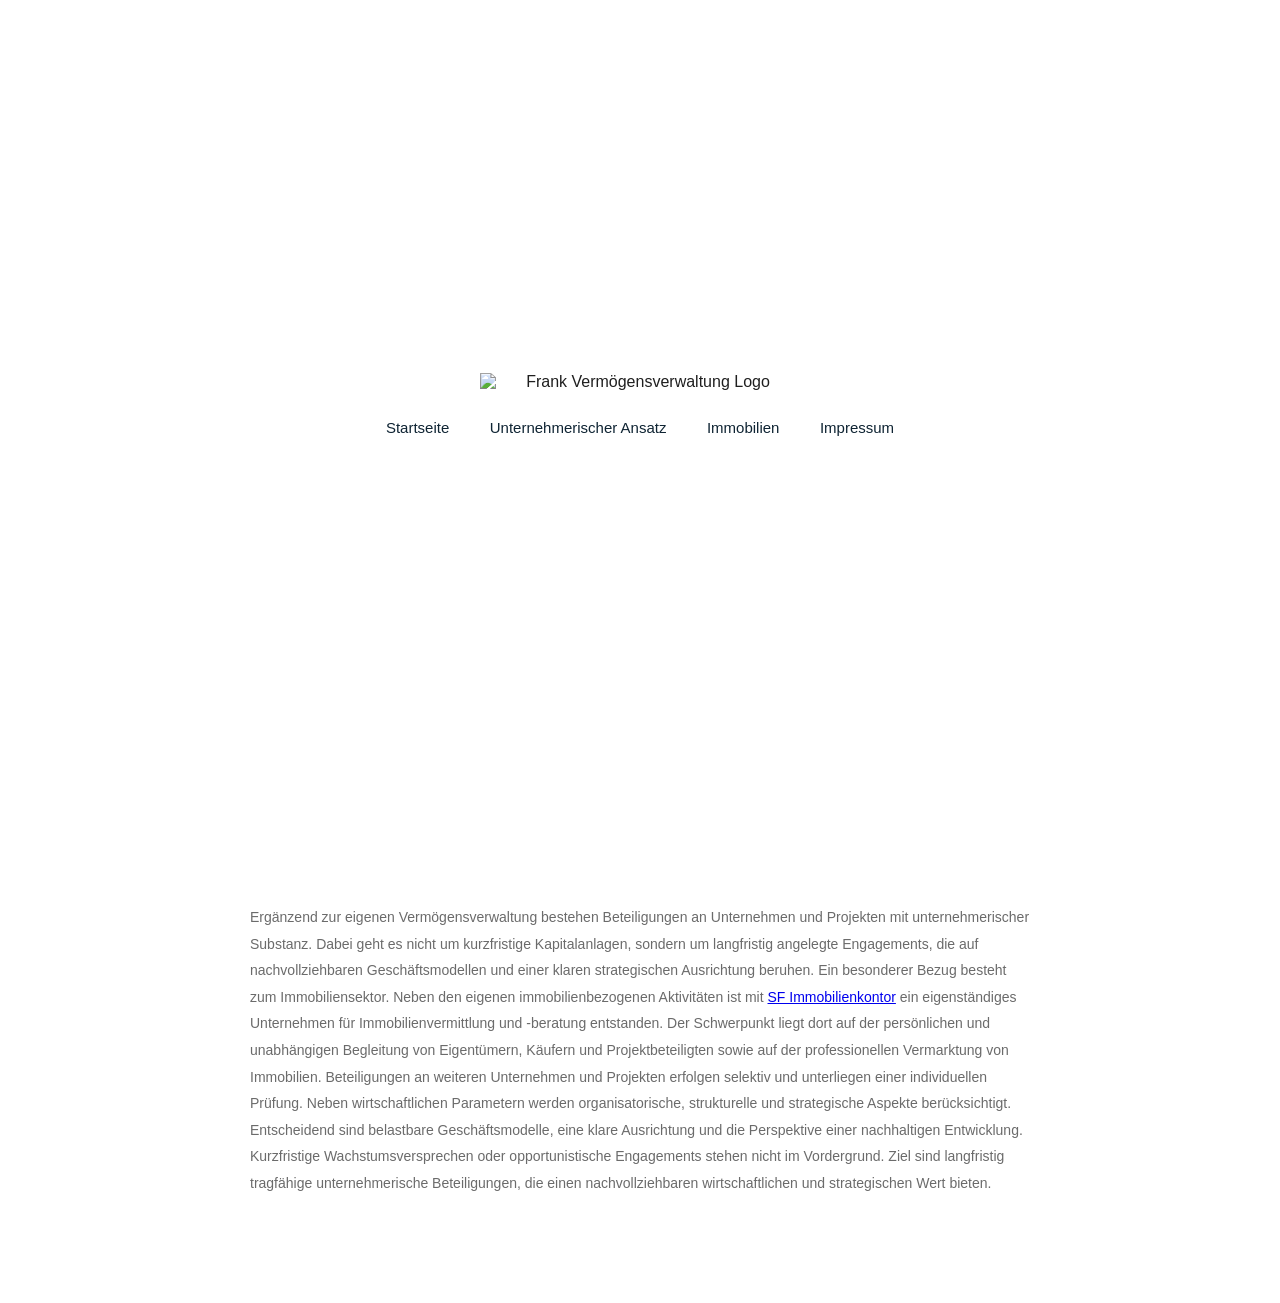
==== beteiligungen.html @ 31b10b7d "beteiligungen.html" ====
<!DOCTYPE html>
<html lang="de">
<head>
  <meta charset="UTF-8">
  <title>Beteiligungen | Frank Vermögensverwaltung</title>

<!-- Favicons -->
<link rel="icon" type="image/x-icon" href="favicon.ico">
<link rel="icon" type="image/png" sizes="96x96" href="favicon-96x96.png">
<link rel="icon" type="image/png" sizes="32x32" href="favicon-32x32.png">
<link rel="icon" type="image/png" sizes="16x16" href="favicon-16x16.png">
<link rel="apple-touch-icon" sizes="180x180" href="apple-touch-icon.png">
<link rel="mask-icon" href="favicon.svg" color="#000000">

<!-- Web App Manifest -->
<link rel="manifest" href="site.webmanifest">

<!-- Open Graph (Social Media Preview) -->
<meta property="og:type" content="website">
<meta property="og:title" content="Frank Vermögensverwaltung">
<meta property="og:description" content="Private Vermögensverwaltung mit Fokus auf Immobilien und Beteiligungen.">
<meta property="og:image" content="https://www.frankvmv.de/web-app-manifest-512x512.png">
<meta property="og:url" content="https://www.frankvmv.de/">

<meta name="twitter:card" content="summary_large_image">
<meta name="twitter:image" content="https://www.frankvmv.de/web-app-manifest-512x512.png">

  <meta name="description"
        content="Beteiligungen der Frank Vermögensverwaltung – langfristige unternehmerische Beteiligungen mit Fokus auf Substanz, Stabilität und nachhaltige Entwicklung.">
  <meta name="robots" content="index, follow">
  <meta name="viewport" content="width=device-width, initial-scale=1.0">

  <!-- Open Graph -->
  <meta property="og:type" content="website">
  <meta property="og:title" content="Frank Vermögensverwaltung">
  <meta property="og:description" content="Private Vermögensverwaltung mit Fokus auf Immobilien und unternehmerische Beteiligungen.">
  <meta property="og:image"
        content="https://github.com/skfrank81/Frank-Verm-gensverwaltung/raw/450a50f1d252bb1ea5c84e6be223f61c7ef283bd/7945E8D3-C44A-4966-8D41-94E22D4C0F43.png">

  <link rel="icon" type="image/png"
        href="https://github.com/skfrank81/Frank-Verm-gensverwaltung/raw/450a50f1d252bb1ea5c84e6be223f61c7ef283bd/7945E8D3-C44A-4966-8D41-94E22D4C0F43.png">

  <style>
    :root {
      --navy: #0f2433;
      --white: #ffffff;
      --text-dark: #1f1f1f;
      --text-muted: #6b6b6b;
    }

    * { box-sizing: border-box; }

    body {
      margin: 0;
      font-family: Arial, Helvetica, sans-serif;
      background: var(--white);
      color: var(--text-dark);
    }

    .hero {
      position: relative;
      height: 90vh;
      min-height: 620px;
      background: url("https://github.com/skfrank81/Frank-Verm-gensverwaltung/raw/1c07ba71b069ccfc1fac04da37212818fb3b4bac/IMG_0116.jpeg")
                  center 65% / cover no-repeat;
      display: flex;
      align-items: center;
      justify-content: center;
    }

    .hero::before {
      content: "";
      position: absolute;
      inset: 0;
      background: rgba(255, 255, 255, 0.75);
    }

    .hero-content {
      position: relative;
      text-align: center;
      max-width: 900px;
      padding: 40px;
    }

    .hero-content img {
      max-width: 320px;
      margin-bottom: 28px;
      display: block;
      margin-left: auto;
      margin-right: auto;
    }

    .hero-nav a {
      color: var(--navy);
      text-decoration: none;
      margin: 0 18px;
      font-size: 15px;
    }

    .hero-nav a:hover {
      text-decoration: underline;
    }

    .content {
      max-width: 900px;
      margin: 0 auto;
      padding: 80px 60px;
      font-size: 14px;
      line-height: 1.9;
      color: var(--text-muted);
    }

    .content p {
      margin-bottom: 26px;
    }

    @media (max-width: 900px) {
      .hero-content img {
        max-width: 240px;
      }

      .content {
        padding: 60px 32px;
      }
    }
  </style>
</head>

<body>

<section class="hero">
  <div class="hero-content">

    <h1 style="position:absolute; left:-9999px;">
      Unternehmerische Beteiligungen der Frank Vermögensverwaltung
    </h1>

    <img
      src="https://github.com/skfrank81/Frank-Verm-gensverwaltung/raw/450a50f1d252bb1ea5c84e6be223f61c7ef283bd/7945E8D3-C44A-4966-8D41-94E22D4C0F43.png"
      alt="Frank Vermögensverwaltung Logo">

    <nav class="hero-nav">
      <a href="index.html">Startseite</a>
      <a href="unternehmerischer-ansatz.html">Unternehmerischer Ansatz</a>
      <a href="immobilien.html">Immobilien</a>
      <a href="impressum.html">Impressum</a>
    </nav>

  </div>
</section>

<section class="content">
  <p>
 Ergänzend zur eigenen Vermögensverwaltung bestehen Beteiligungen an Unternehmen und Projekten mit unternehmerischer Substanz. Dabei geht es nicht um kurzfristige Kapitalanlagen, sondern um langfristig angelegte Engagements, die auf nachvollziehbaren Geschäftsmodellen und einer klaren strategischen Ausrichtung beruhen.

Ein besonderer Bezug besteht zum Immobiliensektor. Neben den eigenen immobilienbezogenen Aktivitäten ist mit <a href="https://sfimmobilienkontor.de" target="_blank" rel="noopener">SF Immobilienkontor</a> ein eigenständiges Unternehmen für Immobilienvermittlung und -beratung entstanden. Der Schwerpunkt liegt dort auf der persönlichen und unabhängigen Begleitung von Eigentümern, Käufern und Projektbeteiligten sowie auf der professionellen Vermarktung von Immobilien.

Beteiligungen an weiteren Unternehmen und Projekten erfolgen selektiv und unterliegen einer individuellen Prüfung. Neben wirtschaftlichen Parametern werden organisatorische, strukturelle und strategische Aspekte berücksichtigt. Entscheidend sind belastbare Geschäftsmodelle, eine klare Ausrichtung und die Perspektive einer nachhaltigen Entwicklung.

Kurzfristige Wachstumsversprechen oder opportunistische Engagements stehen nicht im Vordergrund. Ziel sind langfristig tragfähige unternehmerische Beteiligungen, die einen nachvollziehbaren wirtschaftlichen und strategischen Wert bieten.
</section>

</body>
</html>
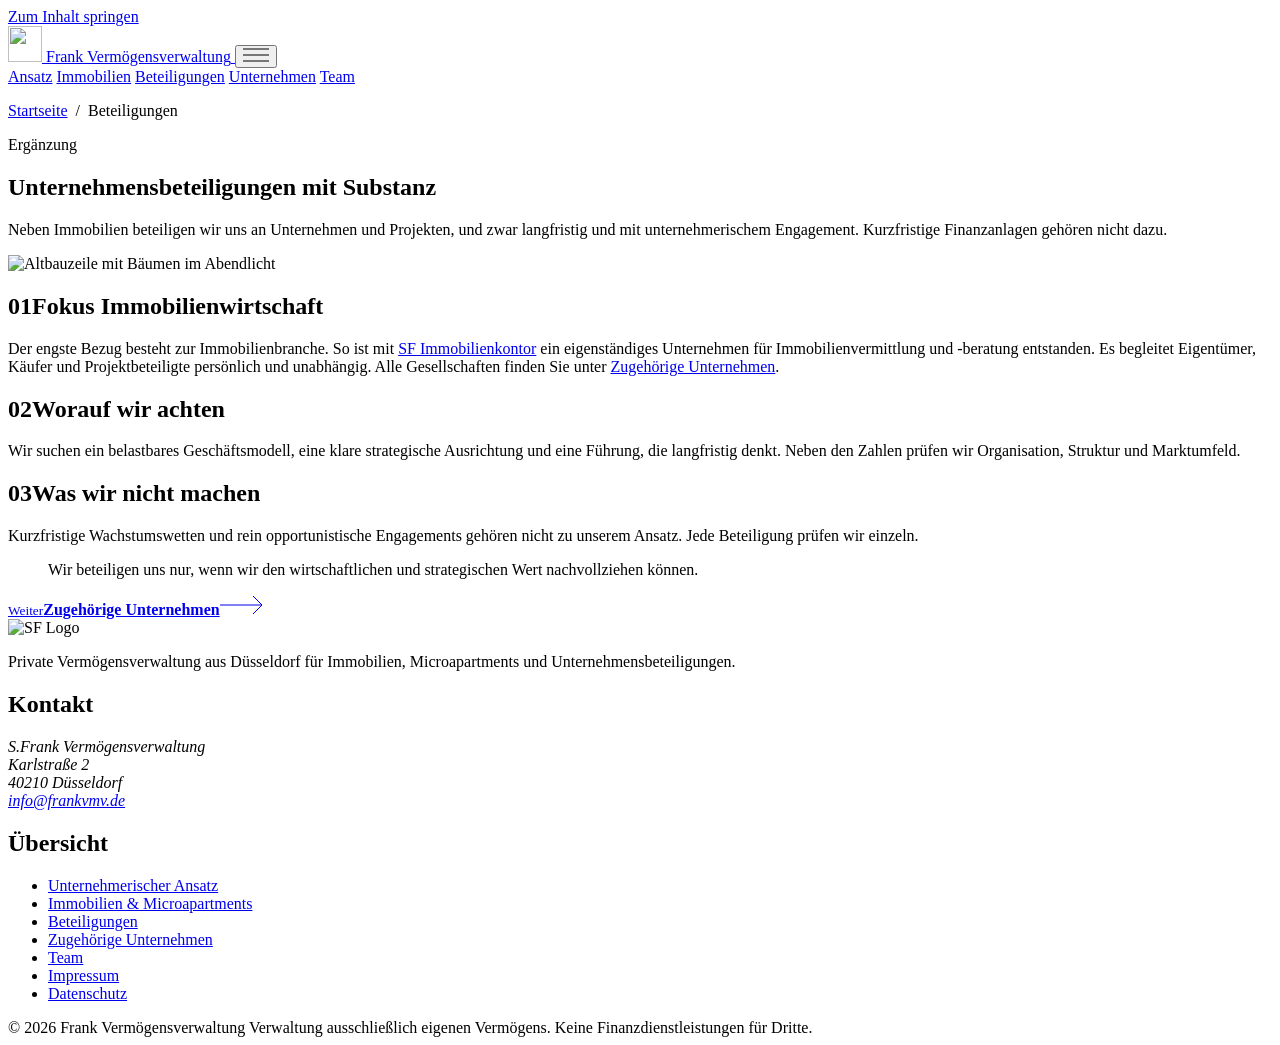
==== commit b0c36eb3: "Add files via upload" ====
--- a/beteiligungen.html
+++ b/beteiligungen.html
@@ -2,163 +2,116 @@
 <html lang="de">
 <head>
   <meta charset="UTF-8">
-  <title>Beteiligungen | Frank Vermögensverwaltung</title>
-
-<!-- Favicons -->
-<link rel="icon" type="image/x-icon" href="favicon.ico">
-<link rel="icon" type="image/png" sizes="96x96" href="favicon-96x96.png">
-<link rel="icon" type="image/png" sizes="32x32" href="favicon-32x32.png">
-<link rel="icon" type="image/png" sizes="16x16" href="favicon-16x16.png">
-<link rel="apple-touch-icon" sizes="180x180" href="apple-touch-icon.png">
-<link rel="mask-icon" href="favicon.svg" color="#000000">
-
-<!-- Web App Manifest -->
-<link rel="manifest" href="site.webmanifest">
-
-<!-- Open Graph (Social Media Preview) -->
-<meta property="og:type" content="website">
-<meta property="og:title" content="Frank Vermögensverwaltung">
-<meta property="og:description" content="Private Vermögensverwaltung mit Fokus auf Immobilien und Beteiligungen.">
-<meta property="og:image" content="https://www.frankvmv.de/web-app-manifest-512x512.png">
-<meta property="og:url" content="https://www.frankvmv.de/">
-
-<meta name="twitter:card" content="summary_large_image">
-<meta name="twitter:image" content="https://www.frankvmv.de/web-app-manifest-512x512.png">
-
-  <meta name="description"
-        content="Beteiligungen der Frank Vermögensverwaltung – langfristige unternehmerische Beteiligungen mit Fokus auf Substanz, Stabilität und nachhaltige Entwicklung.">
+  <meta name="viewport" content="width=device-width, initial-scale=1">
+  <title>Unternehmensbeteiligungen | Frank Vermögensverwaltung Düsseldorf</title>
+  <meta name="description" content="Langfristige Unternehmensbeteiligungen mit Schwerpunkt auf der Immobilienwirtschaft, darunter SF Immobilienkontor.">
   <meta name="robots" content="index, follow">
-  <meta name="viewport" content="width=device-width, initial-scale=1.0">
-
-  <!-- Open Graph -->
+  <link rel="canonical" href="https://www.frankvmv.de/beteiligungen.html">
   <meta property="og:type" content="website">
-  <meta property="og:title" content="Frank Vermögensverwaltung">
-  <meta property="og:description" content="Private Vermögensverwaltung mit Fokus auf Immobilien und unternehmerische Beteiligungen.">
-  <meta property="og:image"
-        content="https://github.com/skfrank81/Frank-Verm-gensverwaltung/raw/450a50f1d252bb1ea5c84e6be223f61c7ef283bd/7945E8D3-C44A-4966-8D41-94E22D4C0F43.png">
-
-  <link rel="icon" type="image/png"
-        href="https://github.com/skfrank81/Frank-Verm-gensverwaltung/raw/450a50f1d252bb1ea5c84e6be223f61c7ef283bd/7945E8D3-C44A-4966-8D41-94E22D4C0F43.png">
-
-  <style>
-    :root {
-      --navy: #0f2433;
-      --white: #ffffff;
-      --text-dark: #1f1f1f;
-      --text-muted: #6b6b6b;
-    }
-
-    * { box-sizing: border-box; }
-
-    body {
-      margin: 0;
-      font-family: Arial, Helvetica, sans-serif;
-      background: var(--white);
-      color: var(--text-dark);
-    }
-
-    .hero {
-      position: relative;
-      height: 90vh;
-      min-height: 620px;
-      background: url("https://github.com/skfrank81/Frank-Verm-gensverwaltung/raw/1c07ba71b069ccfc1fac04da37212818fb3b4bac/IMG_0116.jpeg")
-                  center 65% / cover no-repeat;
-      display: flex;
-      align-items: center;
-      justify-content: center;
-    }
-
-    .hero::before {
-      content: "";
-      position: absolute;
-      inset: 0;
-      background: rgba(255, 255, 255, 0.75);
-    }
-
-    .hero-content {
-      position: relative;
-      text-align: center;
-      max-width: 900px;
-      padding: 40px;
-    }
-
-    .hero-content img {
-      max-width: 320px;
-      margin-bottom: 28px;
-      display: block;
-      margin-left: auto;
-      margin-right: auto;
-    }
-
-    .hero-nav a {
-      color: var(--navy);
-      text-decoration: none;
-      margin: 0 18px;
-      font-size: 15px;
-    }
-
-    .hero-nav a:hover {
-      text-decoration: underline;
-    }
-
-    .content {
-      max-width: 900px;
-      margin: 0 auto;
-      padding: 80px 60px;
-      font-size: 14px;
-      line-height: 1.9;
-      color: var(--text-muted);
-    }
-
-    .content p {
-      margin-bottom: 26px;
-    }
-
-    @media (max-width: 900px) {
-      .hero-content img {
-        max-width: 240px;
-      }
-
-      .content {
-        padding: 60px 32px;
-      }
-    }
-  </style>
+  <meta property="og:locale" content="de_DE">
+  <meta property="og:title" content="Unternehmensbeteiligungen | Frank Vermögensverwaltung Düsseldorf">
+  <meta property="og:description" content="Langfristige Unternehmensbeteiligungen mit Schwerpunkt auf der Immobilienwirtschaft, darunter SF Immobilienkontor.">
+  <meta property="og:url" content="https://www.frankvmv.de/beteiligungen.html">
+  <meta property="og:image" content="https://www.frankvmv.de/assets/og-image.jpg">
+  <meta property="og:site_name" content="Frank Vermögensverwaltung">
+  <meta name="twitter:card" content="summary_large_image">
+  <link rel="icon" type="image/png" sizes="32x32" href="favicon-32.png">
+  <link rel="apple-touch-icon" href="apple-touch-icon.png">
+  <meta name="theme-color" content="#f7f4ef">
+  <link rel="preload" href="fonts/CormorantGaramond-normal-400-latin.woff2" as="font" type="font/woff2" crossorigin>
+  <link rel="preload" href="fonts/WorkSans-normal-300-600-latin.woff2" as="font" type="font/woff2" crossorigin>
+  <link rel="stylesheet" href="css/fonts.css">
+  <link rel="stylesheet" href="css/style.css">
+  <script>document.documentElement.classList.add('js')</script>
+<script type="application/ld+json">
+{"@context":"https://schema.org","@type":"BreadcrumbList","itemListElement":[
+{"@type":"ListItem","position":1,"name":"Startseite","item":"https://www.frankvmv.de/"},
+{"@type":"ListItem","position":2,"name":"Beteiligungen","item":"https://www.frankvmv.de/beteiligungen.html"}]}
+</script>
 </head>
-
 <body>
-
-<section class="hero">
-  <div class="hero-content">
-
-    <h1 style="position:absolute; left:-9999px;">
-      Unternehmerische Beteiligungen der Frank Vermögensverwaltung
-    </h1>
-
-    <img
-      src="https://github.com/skfrank81/Frank-Verm-gensverwaltung/raw/450a50f1d252bb1ea5c84e6be223f61c7ef283bd/7945E8D3-C44A-4966-8D41-94E22D4C0F43.png"
-      alt="Frank Vermögensverwaltung Logo">
-
-    <nav class="hero-nav">
-      <a href="index.html">Startseite</a>
-      <a href="unternehmerischer-ansatz.html">Unternehmerischer Ansatz</a>
-      <a href="immobilien.html">Immobilien</a>
-      <a href="impressum.html">Impressum</a>
+<a class="skip" href="#inhalt">Zum Inhalt springen</a>
+<header class="header">
+  <div class="container header__inner">
+    <a class="brand" href="index.html" aria-label="Frank Vermögensverwaltung – Startseite">
+      <img src="assets/logo-sf.png" alt="" width="34" height="36">
+      <span>Frank Vermögensverwaltung</span>
+    </a>
+    <button class="nav-toggle" aria-controls="nav" aria-expanded="false" aria-label="Menü öffnen">
+      <svg width="26" height="14" viewBox="0 0 26 14" fill="none" aria-hidden="true"><path d="M0 1h26M0 7h26M0 13h26" stroke="currentColor" stroke-width="1.2"/></svg>
+    </button>
+    <nav class="nav" id="nav" aria-label="Hauptnavigation">
+        <a href="unternehmerischer-ansatz.html">Ansatz</a>
+        <a href="immobilien.html">Immobilien</a>
+        <a href="beteiligungen.html" aria-current="page">Beteiligungen</a>
+        <a href="unternehmen.html">Unternehmen</a>
+        <a href="team.html">Team</a>
     </nav>
-
+  </div>
+</header>
+<main id="inhalt">
+<section class="page-hero">
+  <div class="container">
+    <p class="breadcrumb"><a href="index.html">Startseite</a> &nbsp;/&nbsp; Beteiligungen</p>
+    <p class="eyebrow">Ergänzung</p>
+    <h1>Unternehmensbeteiligungen mit Substanz</h1>
+    <p class="lead">Neben Immobilien beteiligen wir uns an Unternehmen und Projekten, und zwar langfristig und mit unternehmerischem Engagement. Kurzfristige Finanzanlagen gehören nicht dazu.</p>
   </div>
 </section>
-
-<section class="content">
-  <p>
- Ergänzend zur eigenen Vermögensverwaltung bestehen Beteiligungen an Unternehmen und Projekten mit unternehmerischer Substanz. Dabei geht es nicht um kurzfristige Kapitalanlagen, sondern um langfristig angelegte Engagements, die auf nachvollziehbaren Geschäftsmodellen und einer klaren strategischen Ausrichtung beruhen.
-
-Ein besonderer Bezug besteht zum Immobiliensektor. Neben den eigenen immobilienbezogenen Aktivitäten ist mit <a href="https://sfimmobilienkontor.de" target="_blank" rel="noopener">SF Immobilienkontor</a> ein eigenständiges Unternehmen für Immobilienvermittlung und -beratung entstanden. Der Schwerpunkt liegt dort auf der persönlichen und unabhängigen Begleitung von Eigentümern, Käufern und Projektbeteiligten sowie auf der professionellen Vermarktung von Immobilien.
-
-Beteiligungen an weiteren Unternehmen und Projekten erfolgen selektiv und unterliegen einer individuellen Prüfung. Neben wirtschaftlichen Parametern werden organisatorische, strukturelle und strategische Aspekte berücksichtigt. Entscheidend sind belastbare Geschäftsmodelle, eine klare Ausrichtung und die Perspektive einer nachhaltigen Entwicklung.
-
-Kurzfristige Wachstumsversprechen oder opportunistische Engagements stehen nicht im Vordergrund. Ziel sind langfristig tragfähige unternehmerische Beteiligungen, die einen nachvollziehbaren wirtschaftlichen und strategischen Wert bieten.
+<div class="band band--contained reveal"><picture><source srcset="assets/detail-baum.webp" type="image/webp"><img src="assets/detail-baum.jpg" alt="Altbauzeile mit Bäumen im Abendlicht" width="900" height="1560" loading="lazy" decoding="async"></picture></div>
+<section class="section">
+  <div class="container">
+  <div class="blocks">
+    <article class="block reveal">
+      <h2><span>01</span>Fokus Immobilienwirtschaft</h2>
+      <p>Der engste Bezug besteht zur Immobilienbranche. So ist mit <a href="https://www.sfimmobilienkontor.de" target="_blank" rel="noopener">SF Immobilienkontor</a> ein eigenständiges Unternehmen für Immobilienvermittlung und -beratung entstanden. Es begleitet Eigentümer, Käufer und Projektbeteiligte persönlich und unabhängig. Alle Gesellschaften finden Sie unter <a href="unternehmen.html">Zugehörige Unternehmen</a>.</p>
+    </article>
+    <article class="block reveal">
+      <h2><span>02</span>Worauf wir achten</h2>
+      <p>Wir suchen ein belastbares Geschäftsmodell, eine klare strategische Ausrichtung und eine Führung, die langfristig denkt. Neben den Zahlen prüfen wir Organisation, Struktur und Marktumfeld.</p>
+    </article>
+    <article class="block reveal">
+      <h2><span>03</span>Was wir nicht machen</h2>
+      <p>Kurzfristige Wachstumswetten und rein opportunistische Engagements gehören nicht zu unserem Ansatz. Jede Beteiligung prüfen wir einzeln.</p>
+    </article>
+  </div>
+  </div>
 </section>
-
+<section class="section section--offset">
+  <div class="container"><blockquote class="quote reveal">Wir beteiligen uns nur, wenn wir den wirtschaftlichen und strategischen Wert nachvollziehen können.</blockquote></div>
+</section>
+<div class="container"><a class="next" href="unternehmen.html"><span><small>Weiter</small><strong>Zugehörige Unternehmen</strong></span><svg width="44" height="20" viewBox="0 0 44 20" fill="none" aria-hidden="true"><path d="M0 10h42M33 1l9 9-9 9" stroke="currentColor" stroke-width="1"/></svg></a></div>
+</main>
+<footer class="footer">
+  <div class="container">
+    <div class="footer__top">
+      <div class="footer__brand">
+        <img src="assets/logo-sf-white.png" alt="SF Logo" width="46" height="49">
+        <p>Private Vermögensverwaltung aus Düsseldorf für Immobilien, Microapartments und Unternehmensbeteiligungen.</p>
+      </div>
+      <div>
+        <h2>Kontakt</h2>
+        <address>S.Frank Vermögensverwaltung<br>Karlstraße 2<br>40210 Düsseldorf<br><a href="mailto:info@frankvmv.de">info@frankvmv.de</a></address>
+      </div>
+      <div>
+        <h2>Übersicht</h2>
+        <ul>
+          <li><a href="unternehmerischer-ansatz.html">Unternehmerischer Ansatz</a></li>
+          <li><a href="immobilien.html">Immobilien &amp; Microapartments</a></li>
+          <li><a href="beteiligungen.html">Beteiligungen</a></li>
+          <li><a href="unternehmen.html">Zugehörige Unternehmen</a></li>
+          <li><a href="team.html">Team</a></li>
+          <li><a href="impressum.html">Impressum</a></li>
+          <li><a href="datenschutz.html">Datenschutz</a></li>
+        </ul>
+      </div>
+    </div>
+    <div class="footer__bottom">
+      <span>© 2026 Frank Vermögensverwaltung</span>
+      <span>Verwaltung ausschließlich eigenen Vermögens. Keine Finanzdienstleistungen für Dritte.</span>
+    </div>
+  </div>
+</footer>
+<script src="js/main.js" defer></script>
 </body>
 </html>
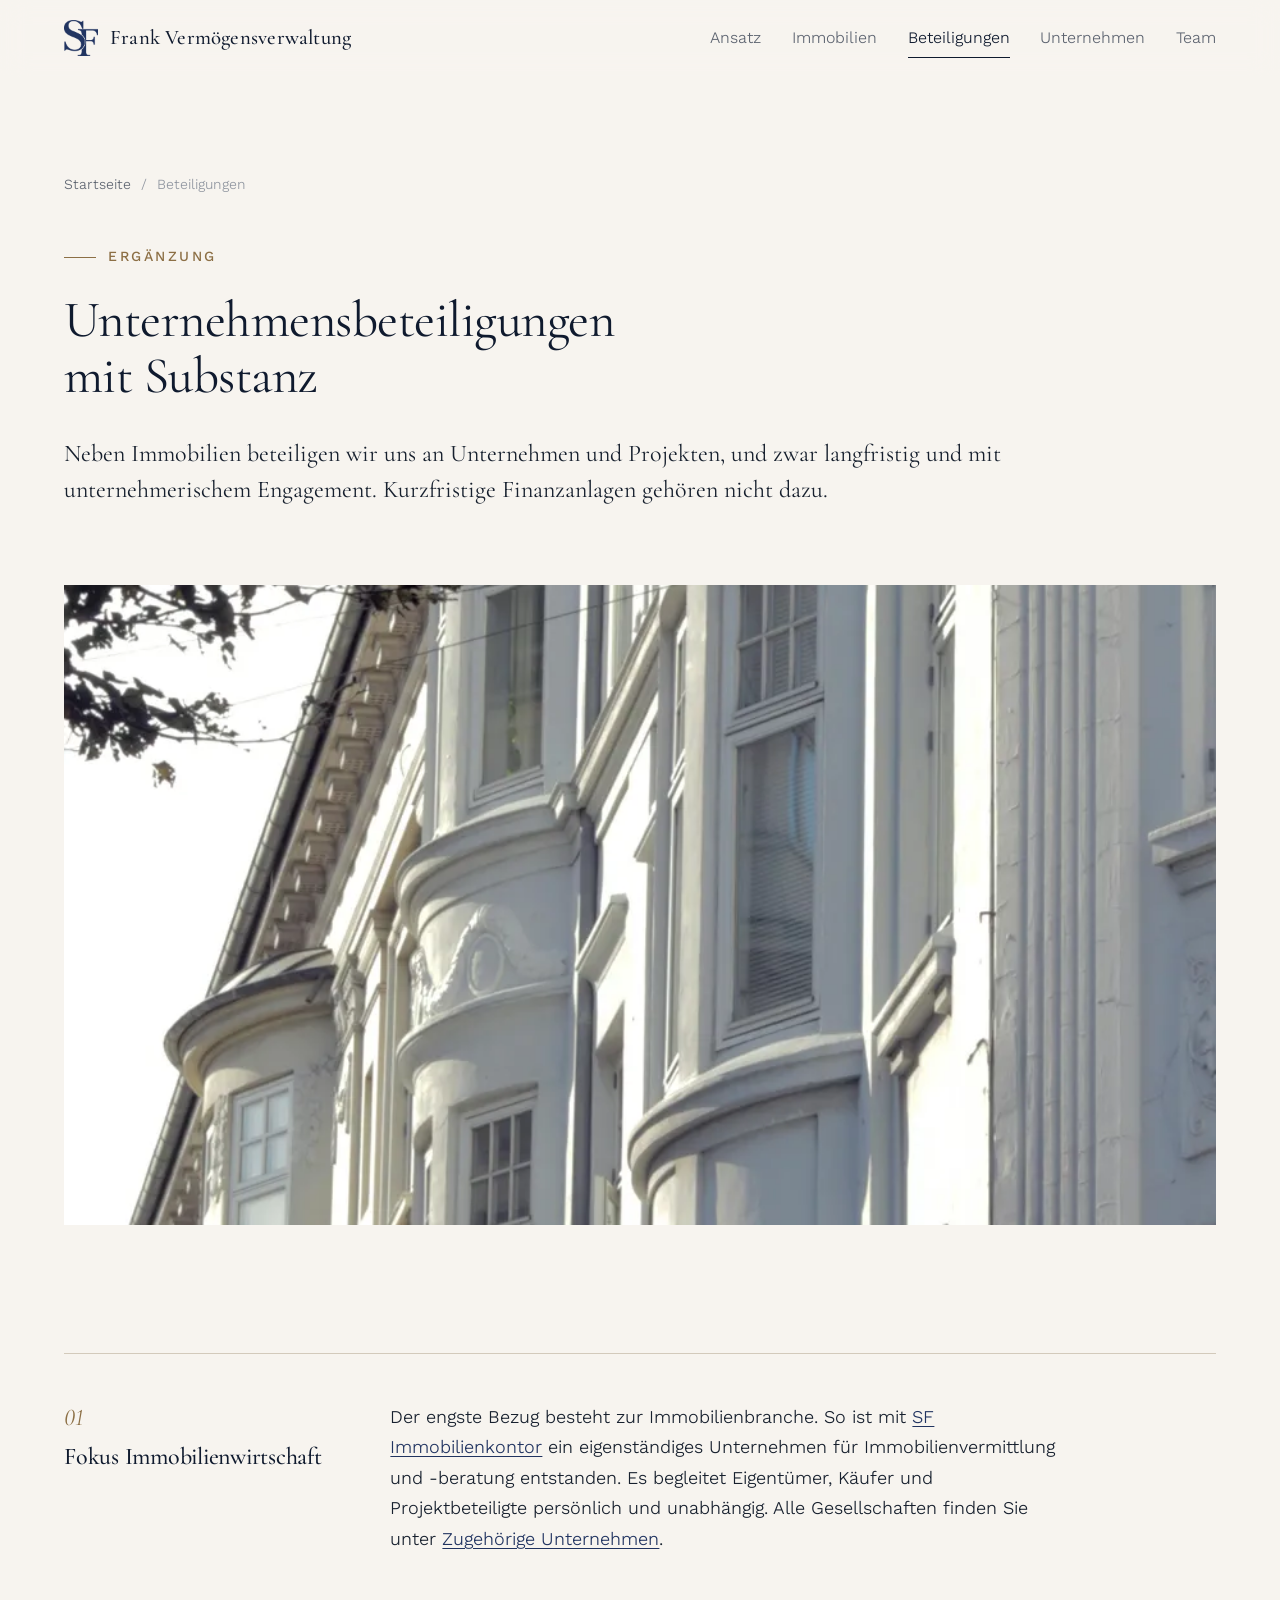
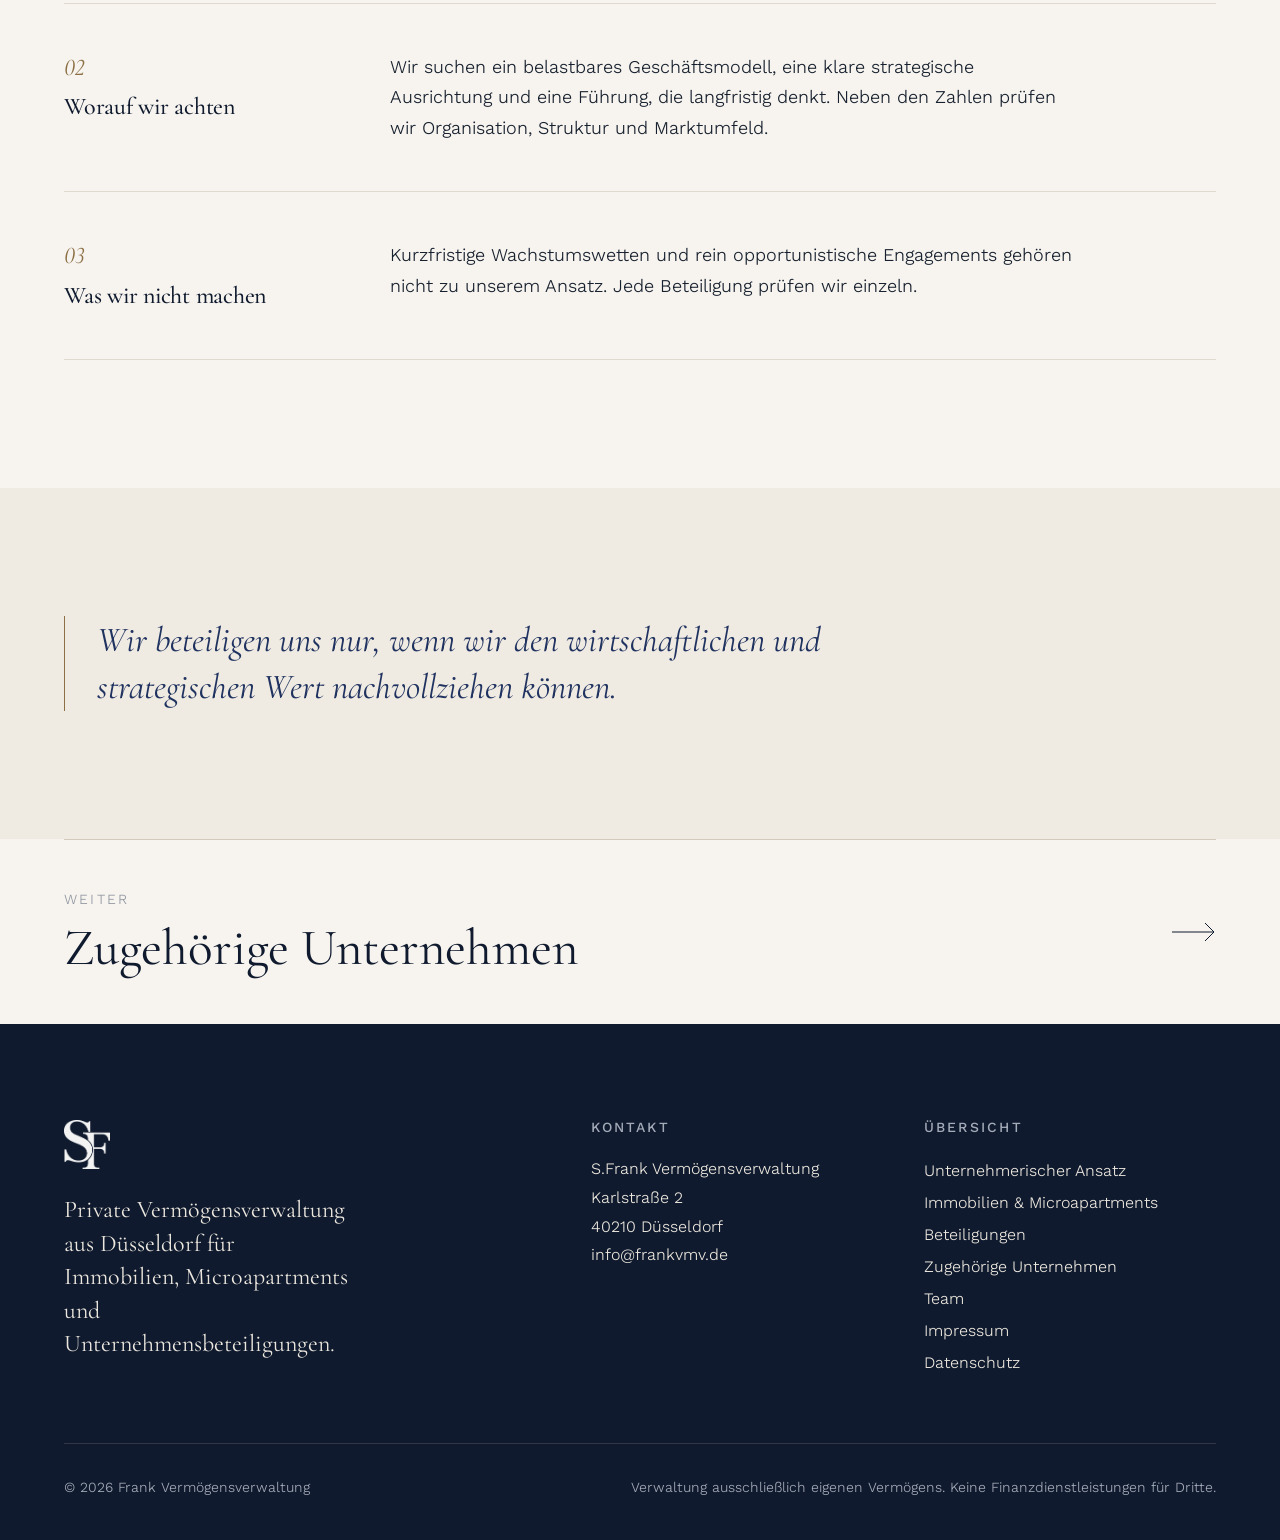
==== commit cd3ad9fa: "Add files via upload" ====
--- a/beteiligungen.html
+++ b/beteiligungen.html
@@ -12,16 +12,16 @@
   <meta property="og:title" content="Unternehmensbeteiligungen | Frank Vermögensverwaltung Düsseldorf">
   <meta property="og:description" content="Langfristige Unternehmensbeteiligungen mit Schwerpunkt auf der Immobilienwirtschaft, darunter SF Immobilienkontor.">
   <meta property="og:url" content="https://www.frankvmv.de/beteiligungen.html">
-  <meta property="og:image" content="https://www.frankvmv.de/assets/og-image.jpg">
+  <meta property="og:image" content="https://www.frankvmv.de/og-image.jpg">
   <meta property="og:site_name" content="Frank Vermögensverwaltung">
   <meta name="twitter:card" content="summary_large_image">
   <link rel="icon" type="image/png" sizes="32x32" href="favicon-32.png">
   <link rel="apple-touch-icon" href="apple-touch-icon.png">
   <meta name="theme-color" content="#f7f4ef">
-  <link rel="preload" href="fonts/CormorantGaramond-normal-400-latin.woff2" as="font" type="font/woff2" crossorigin>
-  <link rel="preload" href="fonts/WorkSans-normal-300-600-latin.woff2" as="font" type="font/woff2" crossorigin>
-  <link rel="stylesheet" href="css/fonts.css">
-  <link rel="stylesheet" href="css/style.css">
+  <link rel="preload" href="CormorantGaramond-normal-400-latin.woff2" as="font" type="font/woff2" crossorigin>
+  <link rel="preload" href="WorkSans-normal-300-600-latin.woff2" as="font" type="font/woff2" crossorigin>
+  <link rel="stylesheet" href="fonts.css">
+  <link rel="stylesheet" href="style.css">
   <script>document.documentElement.classList.add('js')</script>
 <script type="application/ld+json">
 {"@context":"https://schema.org","@type":"BreadcrumbList","itemListElement":[
@@ -34,7 +34,7 @@
 <header class="header">
   <div class="container header__inner">
     <a class="brand" href="index.html" aria-label="Frank Vermögensverwaltung – Startseite">
-      <img src="assets/logo-sf.png" alt="" width="34" height="36">
+      <img src="logo-sf.png" alt="" width="34" height="36">
       <span>Frank Vermögensverwaltung</span>
     </a>
     <button class="nav-toggle" aria-controls="nav" aria-expanded="false" aria-label="Menü öffnen">
@@ -58,7 +58,7 @@
     <p class="lead">Neben Immobilien beteiligen wir uns an Unternehmen und Projekten, und zwar langfristig und mit unternehmerischem Engagement. Kurzfristige Finanzanlagen gehören nicht dazu.</p>
   </div>
 </section>
-<div class="band band--contained reveal"><picture><source srcset="assets/detail-baum.webp" type="image/webp"><img src="assets/detail-baum.jpg" alt="Altbauzeile mit Bäumen im Abendlicht" width="900" height="1560" loading="lazy" decoding="async"></picture></div>
+<div class="band band--contained reveal"><picture><source srcset="detail-baum.webp" type="image/webp"><img src="detail-baum.jpg" alt="Altbauzeile mit Bäumen im Abendlicht" width="900" height="1560" loading="lazy" decoding="async"></picture></div>
 <section class="section">
   <div class="container">
   <div class="blocks">
@@ -86,7 +86,7 @@
   <div class="container">
     <div class="footer__top">
       <div class="footer__brand">
-        <img src="assets/logo-sf-white.png" alt="SF Logo" width="46" height="49">
+        <img src="logo-sf-white.png" alt="SF Logo" width="46" height="49">
         <p>Private Vermögensverwaltung aus Düsseldorf für Immobilien, Microapartments und Unternehmensbeteiligungen.</p>
       </div>
       <div>
@@ -112,6 +112,6 @@
     </div>
   </div>
 </footer>
-<script src="js/main.js" defer></script>
+<script src="main.js" defer></script>
 </body>
 </html>
--- a/fonts.css
+++ b/fonts.css
@@ -0,0 +1,80 @@
+@font-face {
+  font-family: 'Cormorant Garamond';
+  font-style: italic;
+  font-weight: 400;
+  font-display: swap;
+  src: url(CormorantGaramond-italic-400-latin-ext.woff2) format('woff2');
+  unicode-range: U+0100-02BA, U+02BD-02C5, U+02C7-02CC, U+02CE-02D7, U+02DD-02FF, U+0304, U+0308, U+0329, U+1D00-1DBF, U+1E00-1E9F, U+1EF2-1EFF, U+2020, U+20A0-20AB, U+20AD-20C4, U+2113, U+2C60-2C7F, U+A720-A7FF;
+}
+@font-face {
+  font-family: 'Cormorant Garamond';
+  font-style: italic;
+  font-weight: 400;
+  font-display: swap;
+  src: url(CormorantGaramond-italic-400-latin.woff2) format('woff2');
+  unicode-range: U+0000-00FF, U+0131, U+0152-0153, U+02BB-02BC, U+02C6, U+02DA, U+02DC, U+0304, U+0308, U+0329, U+2000-206F, U+20AC, U+2122, U+2191, U+2193, U+2212, U+2215, U+FEFF, U+FFFD;
+}
+@font-face {
+  font-family: 'Cormorant Garamond';
+  font-style: normal;
+  font-weight: 400;
+  font-display: swap;
+  src: url(CormorantGaramond-normal-400-latin-ext.woff2) format('woff2');
+  unicode-range: U+0100-02BA, U+02BD-02C5, U+02C7-02CC, U+02CE-02D7, U+02DD-02FF, U+0304, U+0308, U+0329, U+1D00-1DBF, U+1E00-1E9F, U+1EF2-1EFF, U+2020, U+20A0-20AB, U+20AD-20C4, U+2113, U+2C60-2C7F, U+A720-A7FF;
+}
+@font-face {
+  font-family: 'Cormorant Garamond';
+  font-style: normal;
+  font-weight: 400;
+  font-display: swap;
+  src: url(CormorantGaramond-normal-400-latin.woff2) format('woff2');
+  unicode-range: U+0000-00FF, U+0131, U+0152-0153, U+02BB-02BC, U+02C6, U+02DA, U+02DC, U+0304, U+0308, U+0329, U+2000-206F, U+20AC, U+2122, U+2191, U+2193, U+2212, U+2215, U+FEFF, U+FFFD;
+}
+@font-face {
+  font-family: 'Cormorant Garamond';
+  font-style: normal;
+  font-weight: 500;
+  font-display: swap;
+  src: url(CormorantGaramond-normal-500-latin-ext.woff2) format('woff2');
+  unicode-range: U+0100-02BA, U+02BD-02C5, U+02C7-02CC, U+02CE-02D7, U+02DD-02FF, U+0304, U+0308, U+0329, U+1D00-1DBF, U+1E00-1E9F, U+1EF2-1EFF, U+2020, U+20A0-20AB, U+20AD-20C4, U+2113, U+2C60-2C7F, U+A720-A7FF;
+}
+@font-face {
+  font-family: 'Cormorant Garamond';
+  font-style: normal;
+  font-weight: 500;
+  font-display: swap;
+  src: url(CormorantGaramond-normal-500-latin.woff2) format('woff2');
+  unicode-range: U+0000-00FF, U+0131, U+0152-0153, U+02BB-02BC, U+02C6, U+02DA, U+02DC, U+0304, U+0308, U+0329, U+2000-206F, U+20AC, U+2122, U+2191, U+2193, U+2212, U+2215, U+FEFF, U+FFFD;
+}
+@font-face {
+  font-family: 'Cormorant Garamond';
+  font-style: normal;
+  font-weight: 600;
+  font-display: swap;
+  src: url(CormorantGaramond-normal-600-latin-ext.woff2) format('woff2');
+  unicode-range: U+0100-02BA, U+02BD-02C5, U+02C7-02CC, U+02CE-02D7, U+02DD-02FF, U+0304, U+0308, U+0329, U+1D00-1DBF, U+1E00-1E9F, U+1EF2-1EFF, U+2020, U+20A0-20AB, U+20AD-20C4, U+2113, U+2C60-2C7F, U+A720-A7FF;
+}
+@font-face {
+  font-family: 'Cormorant Garamond';
+  font-style: normal;
+  font-weight: 600;
+  font-display: swap;
+  src: url(CormorantGaramond-normal-600-latin.woff2) format('woff2');
+  unicode-range: U+0000-00FF, U+0131, U+0152-0153, U+02BB-02BC, U+02C6, U+02DA, U+02DC, U+0304, U+0308, U+0329, U+2000-206F, U+20AC, U+2122, U+2191, U+2193, U+2212, U+2215, U+FEFF, U+FFFD;
+}
+@font-face {
+  font-family: 'Work Sans';
+  font-style: normal;
+  font-weight: 300 600;
+  font-display: swap;
+  src: url(WorkSans-normal-300-600-latin-ext.woff2) format('woff2');
+  unicode-range: U+0100-02BA, U+02BD-02C5, U+02C7-02CC, U+02CE-02D7, U+02DD-02FF, U+0304, U+0308, U+0329, U+1D00-1DBF, U+1E00-1E9F, U+1EF2-1EFF, U+2020, U+20A0-20AB, U+20AD-20C4, U+2113, U+2C60-2C7F, U+A720-A7FF;
+}
+@font-face {
+  font-family: 'Work Sans';
+  font-style: normal;
+  font-weight: 300 600;
+  font-display: swap;
+  src: url(WorkSans-normal-300-600-latin.woff2) format('woff2');
+  unicode-range: U+0000-00FF, U+0131, U+0152-0153, U+02BB-02BC, U+02C6, U+02DA, U+02DC, U+0304, U+0308, U+0329, U+2000-206F, U+20AC, U+2122, U+2191, U+2193, U+2212, U+2215, U+FEFF, U+FFFD;
+}
--- a/style.css
+++ b/style.css
@@ -0,0 +1,303 @@
+/* Frank Vermögensverwaltung — Design System */
+:root {
+  --text-xs: clamp(0.75rem, 0.7rem + 0.25vw, 0.875rem);
+  --text-sm: clamp(0.875rem, 0.8rem + 0.35vw, 1rem);
+  --text-base: clamp(1rem, 0.95rem + 0.25vw, 1.125rem);
+  --text-lg: clamp(1.125rem, 1rem + 0.75vw, 1.5rem);
+  --text-xl: clamp(1.5rem, 1.2rem + 1.25vw, 2.25rem);
+  --text-2xl: clamp(2rem, 1.2rem + 2.5vw, 3.5rem);
+  --text-3xl: clamp(2.5rem, 1rem + 4vw, 5rem);
+
+  --space-1: .25rem; --space-2: .5rem; --space-3: .75rem; --space-4: 1rem;
+  --space-5: 1.25rem; --space-6: 1.5rem; --space-8: 2rem; --space-10: 2.5rem;
+  --space-12: 3rem; --space-16: 4rem; --space-20: 5rem; --space-24: 6rem; --space-32: 8rem;
+
+  /* Palette: warmes Papier, Tinte, Logo-Navy */
+  --color-bg: #f7f4ef;
+  --color-surface: #fbf9f6;
+  --color-surface-offset: #efeae2;
+  --color-divider: #e0d9cd;
+  --color-border: #d3cabb;
+  --color-text: #17202e;
+  --color-text-muted: #5d6470;
+  --color-text-faint: #9096a0;
+  --color-primary: #203360;
+  --color-primary-hover: #15234a;
+  --color-ink: #0f1a2e;
+  --color-on-ink: #ece7de;
+  --color-on-ink-muted: #a4abb8;
+  --color-brass: #8c6f45;
+
+  --font-display: 'Cormorant Garamond', 'Times New Roman', serif;
+  --font-body: 'Work Sans', 'Helvetica Neue', sans-serif;
+
+  --content-narrow: 680px;
+  --content-default: 1040px;
+  --content-wide: 1280px;
+  --gutter: clamp(var(--space-5), 5vw, var(--space-16));
+  --section: clamp(var(--space-16), 10vw, var(--space-32));
+  --ease: cubic-bezier(0.16, 1, 0.3, 1);
+}
+
+*, *::before, *::after { box-sizing: border-box; }
+html { -webkit-text-size-adjust: 100%; scroll-behavior: smooth; }
+body {
+  margin: 0;
+  background: var(--color-bg);
+  color: var(--color-text);
+  font-family: var(--font-body);
+  font-size: var(--text-base);
+  font-weight: 350;
+  line-height: 1.7;
+  -webkit-font-smoothing: antialiased;
+  text-rendering: optimizeLegibility;
+}
+img { display: block; max-width: 100%; height: auto; }
+a { color: inherit; }
+h1, h2, h3 { font-family: var(--font-display); font-weight: 500; line-height: 1.08; letter-spacing: -0.01em; margin: 0; color: var(--color-ink); text-wrap: balance; }
+p { margin: 0 0 var(--space-5); text-wrap: pretty; }
+p:last-child { margin-bottom: 0; }
+::selection { background: var(--color-primary); color: var(--color-on-ink); }
+:focus-visible { outline: 2px solid var(--color-primary); outline-offset: 3px; }
+
+.skip { position: absolute; left: -9999px; }
+.skip:focus { left: var(--space-4); top: var(--space-4); z-index: 100; background: var(--color-ink); color: var(--color-on-ink); padding: var(--space-2) var(--space-4); }
+
+.container { width: 100%; max-width: var(--content-wide); margin-inline: auto; padding-inline: var(--gutter); }
+
+.eyebrow {
+  display: inline-flex; align-items: center; gap: var(--space-3);
+  font-size: var(--text-xs); font-weight: 500; letter-spacing: 0.18em; text-transform: uppercase;
+  color: var(--color-brass); margin-bottom: var(--space-6);
+}
+.eyebrow::before { content: ""; width: var(--space-8); height: 1px; background: currentColor; }
+
+/* ===== Header ===== */
+.header {
+  position: sticky; top: 0; z-index: 50;
+  background: color-mix(in oklab, var(--color-bg) 88%, transparent);
+  backdrop-filter: blur(14px); -webkit-backdrop-filter: blur(14px);
+  border-bottom: 1px solid transparent;
+  transition: border-color .3s var(--ease);
+}
+.header.is-scrolled { border-bottom-color: var(--color-divider); }
+.header__inner { display: flex; align-items: center; justify-content: space-between; gap: var(--space-6); height: 76px; }
+.brand { display: flex; align-items: center; gap: var(--space-3); text-decoration: none; color: var(--color-ink); }
+.brand img { width: 34px; height: auto; }
+.brand span { font-family: var(--font-display); font-size: 1.3rem; font-weight: 500; letter-spacing: 0.01em; line-height: 1; }
+.nav { display: flex; align-items: center; gap: clamp(var(--space-5), 2.4vw, var(--space-10)); }
+.nav a {
+  font-size: var(--text-sm); text-decoration: none; color: var(--color-text-muted);
+  position: relative; padding-block: var(--space-2); transition: color .2s var(--ease);
+}
+.nav a::after { content: ""; position: absolute; left: 0; right: 0; bottom: 2px; height: 1px; background: currentColor; transform: scaleX(0); transform-origin: left; transition: transform .35s var(--ease); }
+.nav a:hover, .nav a[aria-current="page"] { color: var(--color-ink); }
+.nav a:hover::after, .nav a[aria-current="page"]::after { transform: scaleX(1); }
+.nav-toggle { display: none; background: none; border: 0; padding: var(--space-2); cursor: pointer; color: var(--color-ink); }
+.nav-toggle svg { display: block; }
+
+@media (max-width: 860px) {
+  .nav-toggle { display: block; }
+  .nav {
+    position: fixed; inset: 76px 0 auto 0; flex-direction: column; align-items: flex-start; gap: 0;
+    background: var(--color-bg); border-bottom: 1px solid var(--color-divider);
+    padding: var(--space-4) var(--gutter) var(--space-8);
+    transform: translateY(-8px); opacity: 0; visibility: hidden; transition: all .3s var(--ease);
+  }
+  .nav.is-open { transform: none; opacity: 1; visibility: visible; }
+  .nav a { font-size: var(--text-lg); font-family: var(--font-display); color: var(--color-ink); padding-block: var(--space-3); width: 100%; border-bottom: 1px solid var(--color-divider); }
+  .nav a::after { display: none; }
+}
+
+/* ===== Hero (Startseite) ===== */
+.hero { padding-block: clamp(var(--space-10), 6vw, var(--space-20)) var(--section); }
+.hero__grid { display: grid; grid-template-columns: 1.05fr 0.95fr; gap: clamp(var(--space-10), 6vw, var(--space-24)); align-items: end; }
+.hero__title { font-size: var(--text-3xl); font-weight: 400; margin-bottom: var(--space-8); }
+.hero__title em { font-style: italic; color: var(--color-primary); }
+.hero__lead { font-size: var(--text-base); color: var(--color-text-muted); max-width: 46ch; margin-bottom: var(--space-10); }
+.hero__media { position: relative; }
+.hero__media img { width: 100%; aspect-ratio: 4 / 5; object-fit: cover; object-position: 60% 40%; }
+.hero__caption { position: absolute; left: calc(-1 * var(--space-8)); bottom: var(--space-8); background: var(--color-surface); padding: var(--space-5) var(--space-6); border: 1px solid var(--color-divider); box-shadow: 0 12px 32px rgb(15 26 46 / .08); }
+.hero__caption strong { display: block; font-family: var(--font-display); font-size: var(--text-xl); font-weight: 500; line-height: 1; color: var(--color-ink); }
+.hero__caption span { font-size: var(--text-xs); letter-spacing: .12em; text-transform: uppercase; color: var(--color-text-muted); }
+
+.link-arrow {
+  display: inline-flex; align-items: center; gap: var(--space-3);
+  font-size: var(--text-sm); font-weight: 500; color: var(--color-ink); text-decoration: none;
+  padding-bottom: var(--space-1); border-bottom: 1px solid var(--color-ink);
+}
+.link-arrow svg { transition: transform .3s var(--ease); }
+.link-arrow:hover svg { transform: translateX(4px); }
+
+@media (max-width: 860px) {
+  .hero__grid { grid-template-columns: 1fr; }
+  .hero__media img { aspect-ratio: 4 / 3.6; }
+  .hero__caption { left: var(--space-4); bottom: var(--space-4); }
+}
+
+/* ===== Sections ===== */
+.section { padding-block: var(--section); }
+.section--border { border-top: 1px solid var(--color-divider); }
+.section--offset { background: var(--color-surface-offset); }
+.statement { font-family: var(--font-display); font-size: var(--text-xl); font-weight: 400; line-height: 1.35; color: var(--color-ink); max-width: 30em; text-wrap: pretty; }
+
+.split { display: grid; grid-template-columns: 4fr 8fr; gap: clamp(var(--space-8), 5vw, var(--space-20)); }
+.split__aside { position: relative; }
+.split__aside .sticky { position: sticky; top: 120px; }
+@media (max-width: 860px) { .split { grid-template-columns: 1fr; } }
+
+.facts { display: grid; grid-template-columns: repeat(3, 1fr); border-top: 1px solid var(--color-border); margin-top: var(--space-16); }
+.fact { padding: var(--space-8) var(--space-8) 0 0; }
+.fact + .fact { padding-left: var(--space-8); border-left: 1px solid var(--color-divider); }
+.fact__value { font-family: var(--font-display); font-size: var(--text-2xl); line-height: 1; color: var(--color-primary); margin-bottom: var(--space-3); }
+.fact__label { font-size: var(--text-sm); color: var(--color-text-muted); max-width: 26ch; }
+@media (max-width: 700px) {
+  .facts { grid-template-columns: 1fr; }
+  .fact, .fact + .fact { padding: var(--space-6) 0; border-left: 0; border-bottom: 1px solid var(--color-divider); }
+}
+
+.section-head { display: flex; justify-content: space-between; align-items: end; gap: var(--space-8); margin-bottom: clamp(var(--space-10), 5vw, var(--space-16)); flex-wrap: wrap; }
+.section-head h2 { font-size: var(--text-2xl); font-weight: 400; max-width: 16ch; }
+.section-head p { max-width: 42ch; color: var(--color-text-muted); margin: 0; }
+
+/* Grundsätze */
+.principles { display: grid; grid-template-columns: repeat(3, 1fr); gap: 0; border-top: 1px solid var(--color-border); }
+.principle { padding: var(--space-8) var(--space-8) var(--space-4) 0; }
+.principle + .principle { padding-left: var(--space-8); border-left: 1px solid var(--color-divider); }
+.principle__no { font-family: var(--font-display); font-style: italic; color: var(--color-brass); font-size: var(--text-lg); margin-bottom: var(--space-8); display: block; }
+.principle h3 { font-size: var(--text-xl); margin-bottom: var(--space-4); }
+.principle p { color: var(--color-text-muted); font-size: var(--text-sm); line-height: 1.7; }
+@media (max-width: 860px) {
+  .principles { grid-template-columns: 1fr; }
+  .principle, .principle + .principle { padding: var(--space-8) 0; border-left: 0; border-bottom: 1px solid var(--color-divider); }
+  .principle__no { margin-bottom: var(--space-4); }
+}
+
+/* Bereiche */
+.areas { display: grid; grid-template-columns: repeat(3, 1fr); gap: clamp(var(--space-5), 2.5vw, var(--space-10)); }
+.area { text-decoration: none; color: inherit; display: flex; flex-direction: column; }
+.area__img { overflow: hidden; margin-bottom: var(--space-6); background: var(--color-surface-offset); }
+.area__img img { width: 100%; aspect-ratio: 4 / 5; object-fit: cover; transition: transform 1.2s var(--ease); }
+.area:hover .area__img img { transform: scale(1.04); }
+.area__meta { font-size: var(--text-xs); letter-spacing: .16em; text-transform: uppercase; color: var(--color-brass); margin-bottom: var(--space-3); }
+.area h3 { font-size: var(--text-xl); margin-bottom: var(--space-3); }
+.area p { color: var(--color-text-muted); font-size: var(--text-sm); margin-bottom: var(--space-5); }
+.area .link-arrow { margin-top: auto; align-self: flex-start; }
+@media (max-width: 860px) { .areas { grid-template-columns: 1fr; gap: var(--space-12); } .area__img img { aspect-ratio: 16 / 10; } }
+
+/* Regionen */
+.regions { list-style: none; margin: 0; padding: 0; border-top: 1px solid var(--color-border); }
+.regions li { display: flex; justify-content: space-between; align-items: baseline; gap: var(--space-6); padding-block: var(--space-6); border-bottom: 1px solid var(--color-divider); }
+.regions li span:first-child { font-family: var(--font-display); font-size: var(--text-xl); color: var(--color-ink); line-height: 1.15; }
+.regions li span:last-child { font-size: var(--text-xs); letter-spacing: .14em; text-transform: uppercase; color: var(--color-text-faint); white-space: nowrap; }
+
+/* Bild-Band */
+.band { position: relative; height: clamp(320px, 52vw, 640px); overflow: hidden; }
+.band img { width: 100%; height: 100%; object-fit: cover; }
+.band--contained { max-width: var(--content-wide); margin-inline: auto; padding-inline: var(--gutter); }
+.band--contained img { height: 100%; }
+
+/* ===== Unterseiten ===== */
+.page-hero { padding-block: clamp(var(--space-12), 8vw, var(--space-24)) clamp(var(--space-10), 6vw, var(--space-20)); }
+.page-hero h1 { font-size: var(--text-2xl); font-weight: 400; max-width: 20ch; margin-bottom: var(--space-8); }
+.page-hero .lead { font-family: var(--font-display); font-size: var(--text-lg); line-height: 1.5; color: var(--color-text); max-width: 40em; }
+.breadcrumb { font-size: var(--text-xs); color: var(--color-text-faint); margin-bottom: var(--space-10); }
+.breadcrumb a { color: var(--color-text-muted); text-decoration: none; }
+.breadcrumb a:hover { color: var(--color-ink); }
+
+.prose { max-width: var(--content-narrow); }
+.prose p { margin-bottom: var(--space-6); }
+.prose h2 { font-size: var(--text-xl); margin: var(--space-12) 0 var(--space-4); }
+.prose h2:first-child { margin-top: 0; }
+.prose h3 { font-family: var(--font-body); font-size: var(--text-base); font-weight: 600; letter-spacing: 0; margin: var(--space-8) 0 var(--space-2); line-height: 1.4; }
+.prose a { color: var(--color-primary); text-underline-offset: 3px; }
+.prose ul { padding-left: var(--space-5); margin: 0 0 var(--space-6); }
+.prose li { margin-bottom: var(--space-2); }
+.aside-label { font-family: var(--font-display); font-size: var(--text-lg); color: var(--color-ink); line-height: 1.3; }
+.aside-label small { display: block; font-family: var(--font-body); font-size: var(--text-xs); letter-spacing: .16em; text-transform: uppercase; color: var(--color-brass); margin-bottom: var(--space-3); }
+
+.blocks { display: grid; gap: 0; border-top: 1px solid var(--color-border); }
+.block { display: grid; grid-template-columns: 3fr 9fr; gap: clamp(var(--space-6), 4vw, var(--space-16)); padding-block: clamp(var(--space-8), 4vw, var(--space-12)); border-bottom: 1px solid var(--color-divider); }
+.block h2 { font-size: var(--text-lg); font-weight: 500; line-height: 1.3; }
+.block h2 span { display: block; font-style: italic; color: var(--color-brass); font-size: var(--text-base); margin-bottom: var(--space-2); }
+.block p { max-width: 62ch; color: var(--color-text); }
+@media (max-width: 760px) { .block { grid-template-columns: 1fr; gap: var(--space-4); } }
+
+.quote { font-family: var(--font-display); font-style: italic; font-size: var(--text-xl); line-height: 1.35; color: var(--color-primary); max-width: 26em; padding-left: var(--space-8); border-left: 1px solid var(--color-brass); margin: 0; }
+
+.next { display: flex; justify-content: space-between; align-items: center; gap: var(--space-6); text-decoration: none; padding-block: var(--space-12); border-top: 1px solid var(--color-border); color: var(--color-ink); }
+.next small { display: block; font-size: var(--text-xs); letter-spacing: .16em; text-transform: uppercase; color: var(--color-text-faint); margin-bottom: var(--space-2); }
+.next strong { font-family: var(--font-display); font-weight: 400; font-size: var(--text-2xl); line-height: 1.1; }
+.next svg { flex-shrink: 0; transition: transform .4s var(--ease); }
+.next:hover svg { transform: translateX(8px); }
+
+.callout { background: var(--color-surface); border: 1px solid var(--color-divider); padding: var(--space-8); margin-top: var(--space-10); }
+.callout p { color: var(--color-text-muted); font-size: var(--text-sm); }
+.callout a { color: var(--color-primary); }
+
+/* ===== Footer ===== */
+.footer { background: var(--color-ink); color: var(--color-on-ink); padding-block: clamp(var(--space-16), 8vw, var(--space-24)) var(--space-10); }
+.footer__top { display: grid; grid-template-columns: 5fr 3fr 3fr; gap: var(--space-10); padding-bottom: var(--space-16); border-bottom: 1px solid rgb(236 231 222 / .14); }
+.footer__brand img { width: 46px; margin-bottom: var(--space-6); }
+.footer__brand p { font-family: var(--font-display); font-size: var(--text-lg); line-height: 1.4; color: var(--color-on-ink); max-width: 26ch; }
+.footer h2 { font-family: var(--font-body); font-size: var(--text-xs); font-weight: 500; letter-spacing: .16em; text-transform: uppercase; color: var(--color-on-ink-muted); margin-bottom: var(--space-5); }
+.footer address { font-style: normal; font-size: var(--text-sm); line-height: 1.8; }
+.footer ul { list-style: none; margin: 0; padding: 0; font-size: var(--text-sm); line-height: 2; }
+.footer a { text-decoration: none; color: var(--color-on-ink); }
+.footer a:hover { text-decoration: underline; text-underline-offset: 3px; }
+.footer__bottom { display: flex; justify-content: space-between; gap: var(--space-6); flex-wrap: wrap; padding-top: var(--space-8); font-size: var(--text-xs); color: var(--color-on-ink-muted); }
+@media (max-width: 760px) { .footer__top { grid-template-columns: 1fr; } }
+
+/* ===== Motion (Inhalte bleiben ohne JS sichtbar) ===== */
+.js .reveal { opacity: 0; transform: translateY(18px); transition: opacity .9s var(--ease), transform .9s var(--ease); }
+.js .reveal.is-in { opacity: 1; transform: none; }
+@media (prefers-reduced-motion: reduce) {
+  html { scroll-behavior: auto; }
+  .js .reveal { opacity: 1; transform: none; transition: none; }
+  * { transition-duration: 0s !important; }
+}
+picture { display: block; }
+.band picture { height: 100%; }
+.band img { object-position: center 40%; }
+.block h2 span { font-size: var(--text-lg); font-variant-numeric: lining-nums; }
+@media (max-width: 420px) { .brand span { font-size: 1.08rem; } .brand img { width: 28px; } .regions li { flex-wrap: wrap; gap: var(--space-1); } }
+
+/* Unternehmen */
+.companies { display: grid; grid-template-columns: repeat(3, 1fr); gap: clamp(var(--space-5), 2.5vw, var(--space-8)); }
+.company { background: var(--color-surface); border: 1px solid var(--color-divider); padding: clamp(var(--space-6), 3vw, var(--space-10)); display: flex; flex-direction: column; }
+.company__mark { width: 52px; height: 52px; border: 1px solid var(--color-primary); color: var(--color-primary); display: grid; place-items: center; font-family: var(--font-display); font-size: 1.25rem; letter-spacing: .02em; margin-bottom: var(--space-10); }
+.company__field { font-size: var(--text-xs); letter-spacing: .16em; text-transform: uppercase; color: var(--color-brass); margin-bottom: var(--space-3); }
+.company h3 { font-size: var(--text-xl); margin-bottom: var(--space-4); }
+.company p:not(.company__field) { color: var(--color-text-muted); font-size: var(--text-sm); }
+.section--offset .company { background: var(--color-bg); }
+@media (max-width: 860px) { .companies { grid-template-columns: 1fr; } .company__mark { margin-bottom: var(--space-6); } }
+
+/* Team */
+.team { display: grid; grid-template-columns: repeat(4, 1fr); gap: clamp(var(--space-5), 2.5vw, var(--space-8)); }
+.person { border-top: 1px solid var(--color-border); padding-top: var(--space-8); }
+.person__mono { aspect-ratio: 4 / 5; background: var(--color-surface-offset); display: grid; place-items: center; font-family: var(--font-display); font-size: var(--text-3xl); font-weight: 400; color: var(--color-primary); margin-bottom: var(--space-6); letter-spacing: .02em; }
+.person h2 { font-size: var(--text-xl); margin-bottom: var(--space-2); }
+.person p { font-size: var(--text-xs); letter-spacing: .16em; text-transform: uppercase; color: var(--color-brass); }
+@media (max-width: 1000px) { .team { grid-template-columns: repeat(2, 1fr); } }
+@media (max-width: 520px) { .team { grid-template-columns: 1fr; } .person__mono { aspect-ratio: 16 / 9; } }
+.nav a, .brand span { white-space: nowrap; }
+.person__photo { aspect-ratio: 1 / 1; overflow: hidden; background: var(--color-surface-offset); margin-bottom: var(--space-6); }
+.person__photo img { width: 100%; height: 100%; object-fit: cover; filter: saturate(.85); transition: filter .6s var(--ease), transform 1.2s var(--ease); }
+.person:hover .person__photo img { filter: saturate(1); transform: scale(1.03); }
+@media (max-width: 520px) { .person__photo { aspect-ratio: 1 / 1; } }
+.person__photo.person__mono { aspect-ratio: 1 / 1; margin-bottom: var(--space-6); }
+
+/* SEO-Hero: h1 als Kicker, Claim als Display-Text */
+h1.eyebrow, h2.eyebrow { font-family: var(--font-body); font-size: var(--text-xs); font-weight: 500; line-height: 1.6; letter-spacing: .18em; color: var(--color-brass); }
+.hero__title { font-family: var(--font-display); line-height: 1.05; letter-spacing: -0.01em; color: var(--color-ink); }
+
+/* Kontakt-CTA */
+.section--ink { background: var(--color-primary); color: var(--color-on-ink); }
+.cta { display: flex; justify-content: space-between; align-items: center; gap: var(--space-10); flex-wrap: wrap; }
+.cta h2 { color: #fff; font-size: var(--text-2xl); font-weight: 400; margin-bottom: var(--space-4); }
+.cta p { color: var(--color-on-ink); max-width: 52ch; margin: 0; opacity: .85; }
+.btn { display: inline-block; padding: var(--space-4) var(--space-8); border: 1px solid rgb(255 255 255 / .6); color: #fff; text-decoration: none; font-size: var(--text-sm); letter-spacing: .04em; transition: background .3s var(--ease), color .3s var(--ease); }
+.btn:hover { background: #fff; color: var(--color-primary); }
+.block p a { color: var(--color-primary); text-underline-offset: 3px; }
+.facts--2 { grid-template-columns: repeat(2, 1fr); }
+@media (max-width: 700px) { .facts--2 { grid-template-columns: 1fr; } }
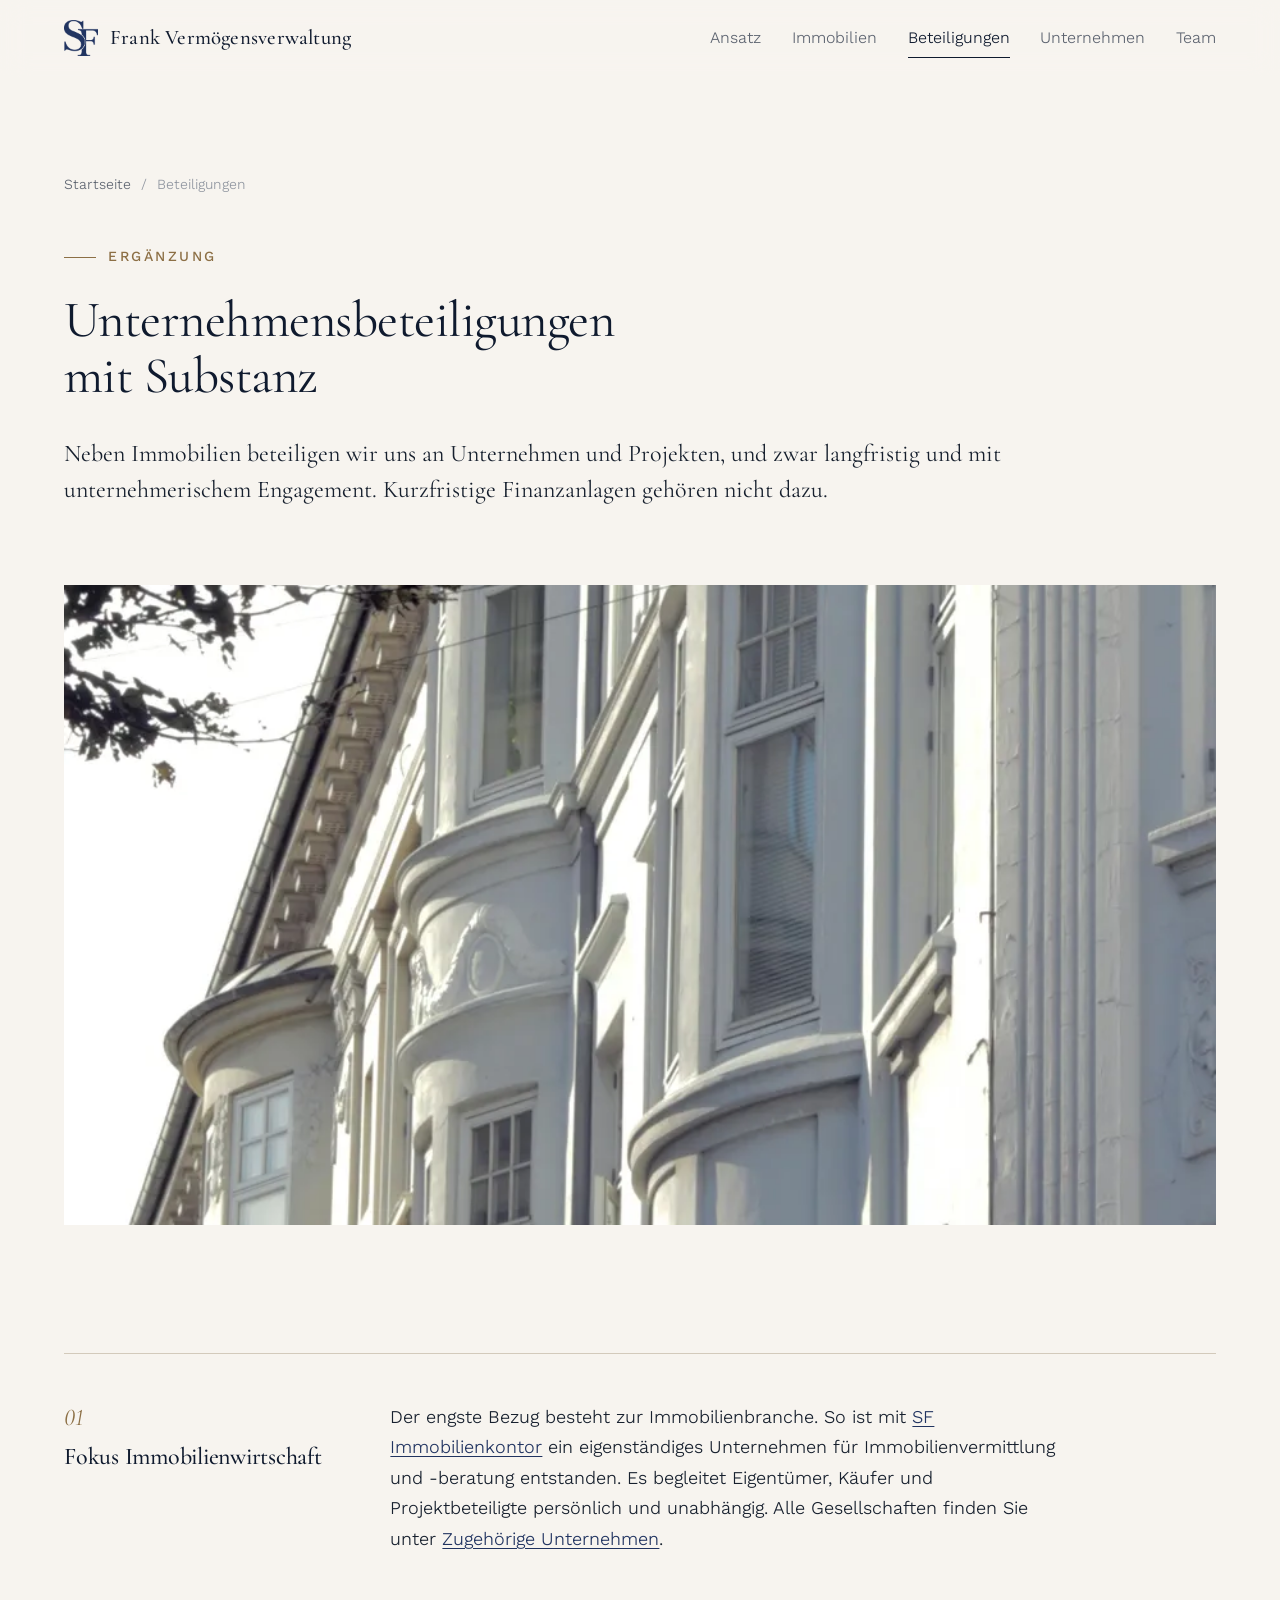
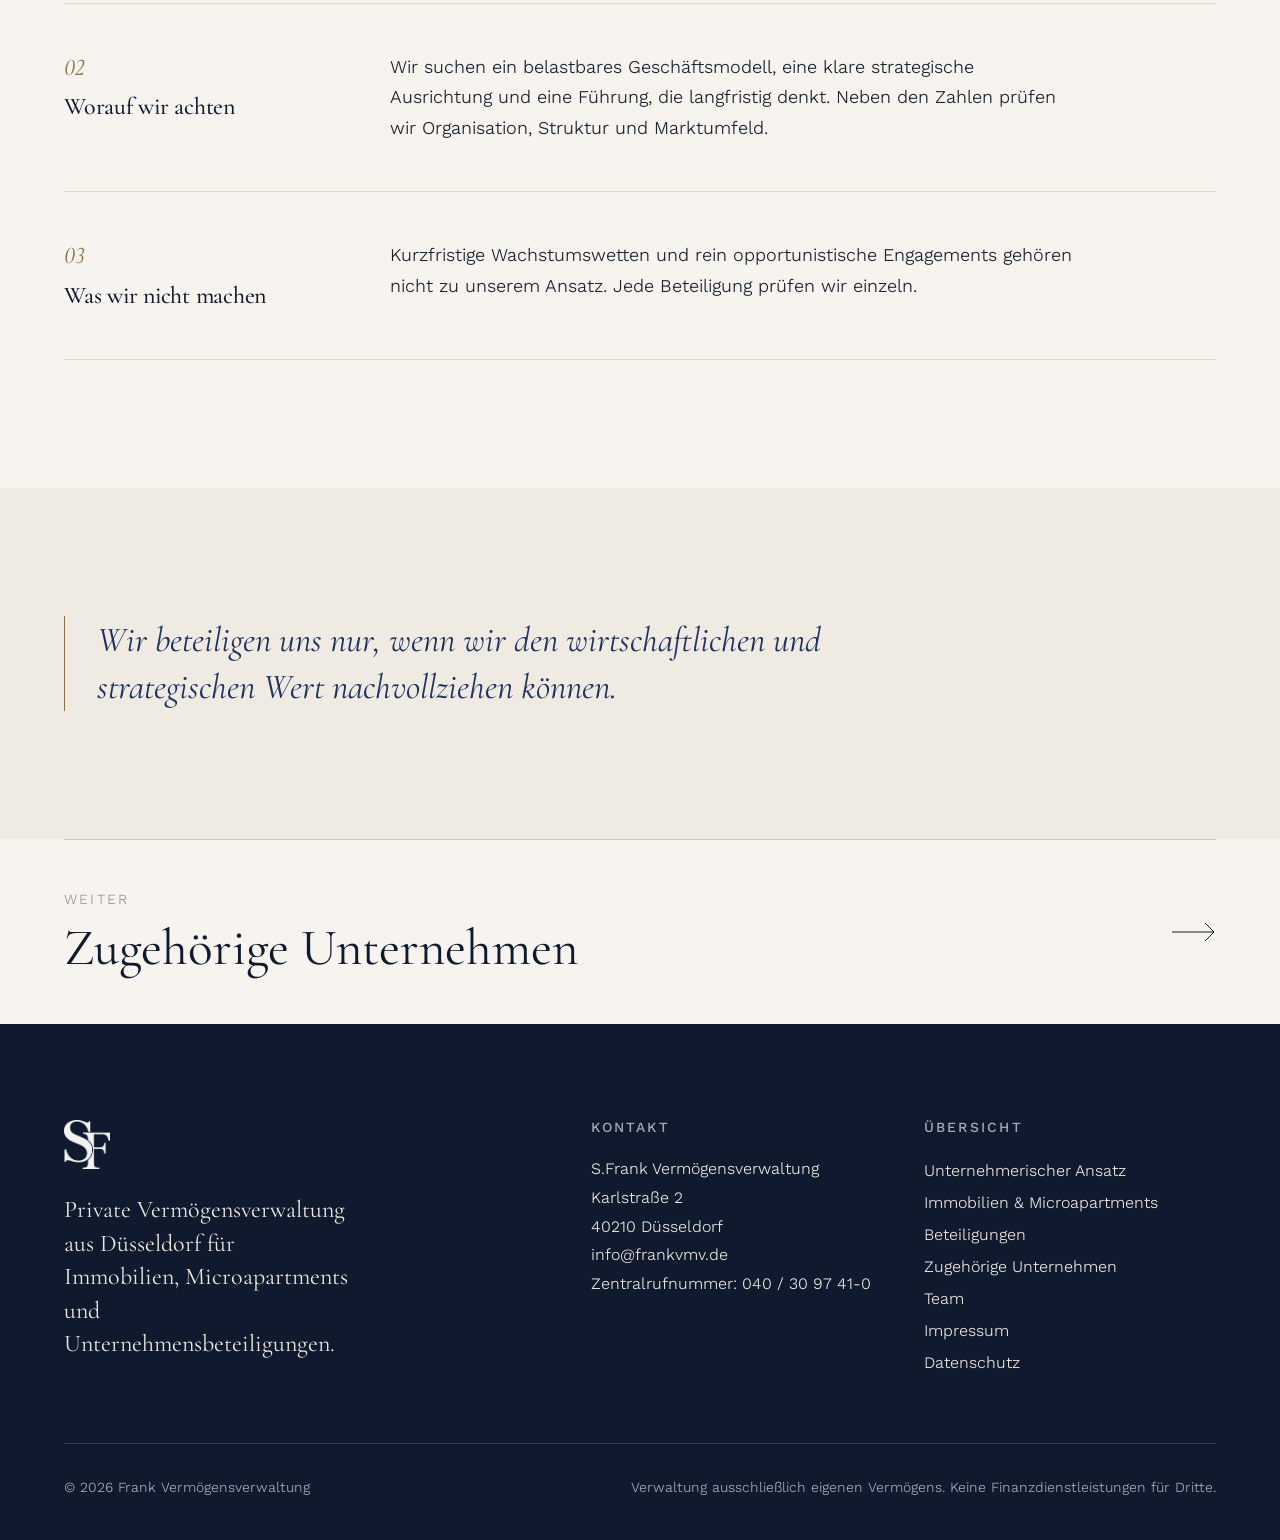
==== commit df33ef11: "Add files via upload" ====
--- a/beteiligungen.html
+++ b/beteiligungen.html
@@ -91,7 +91,7 @@
       </div>
       <div>
         <h2>Kontakt</h2>
-        <address>S.Frank Vermögensverwaltung<br>Karlstraße 2<br>40210 Düsseldorf<br><a href="mailto:info@frankvmv.de">info@frankvmv.de</a></address>
+        <address>S.Frank Vermögensverwaltung<br>Karlstraße 2<br>40210 Düsseldorf<br><a href="mailto:info@frankvmv.de">info@frankvmv.de</a><br>Zentralrufnummer: <a href="tel:+494030974110">040 / 30 97 41-0</a></address>
       </div>
       <div>
         <h2>Übersicht</h2>
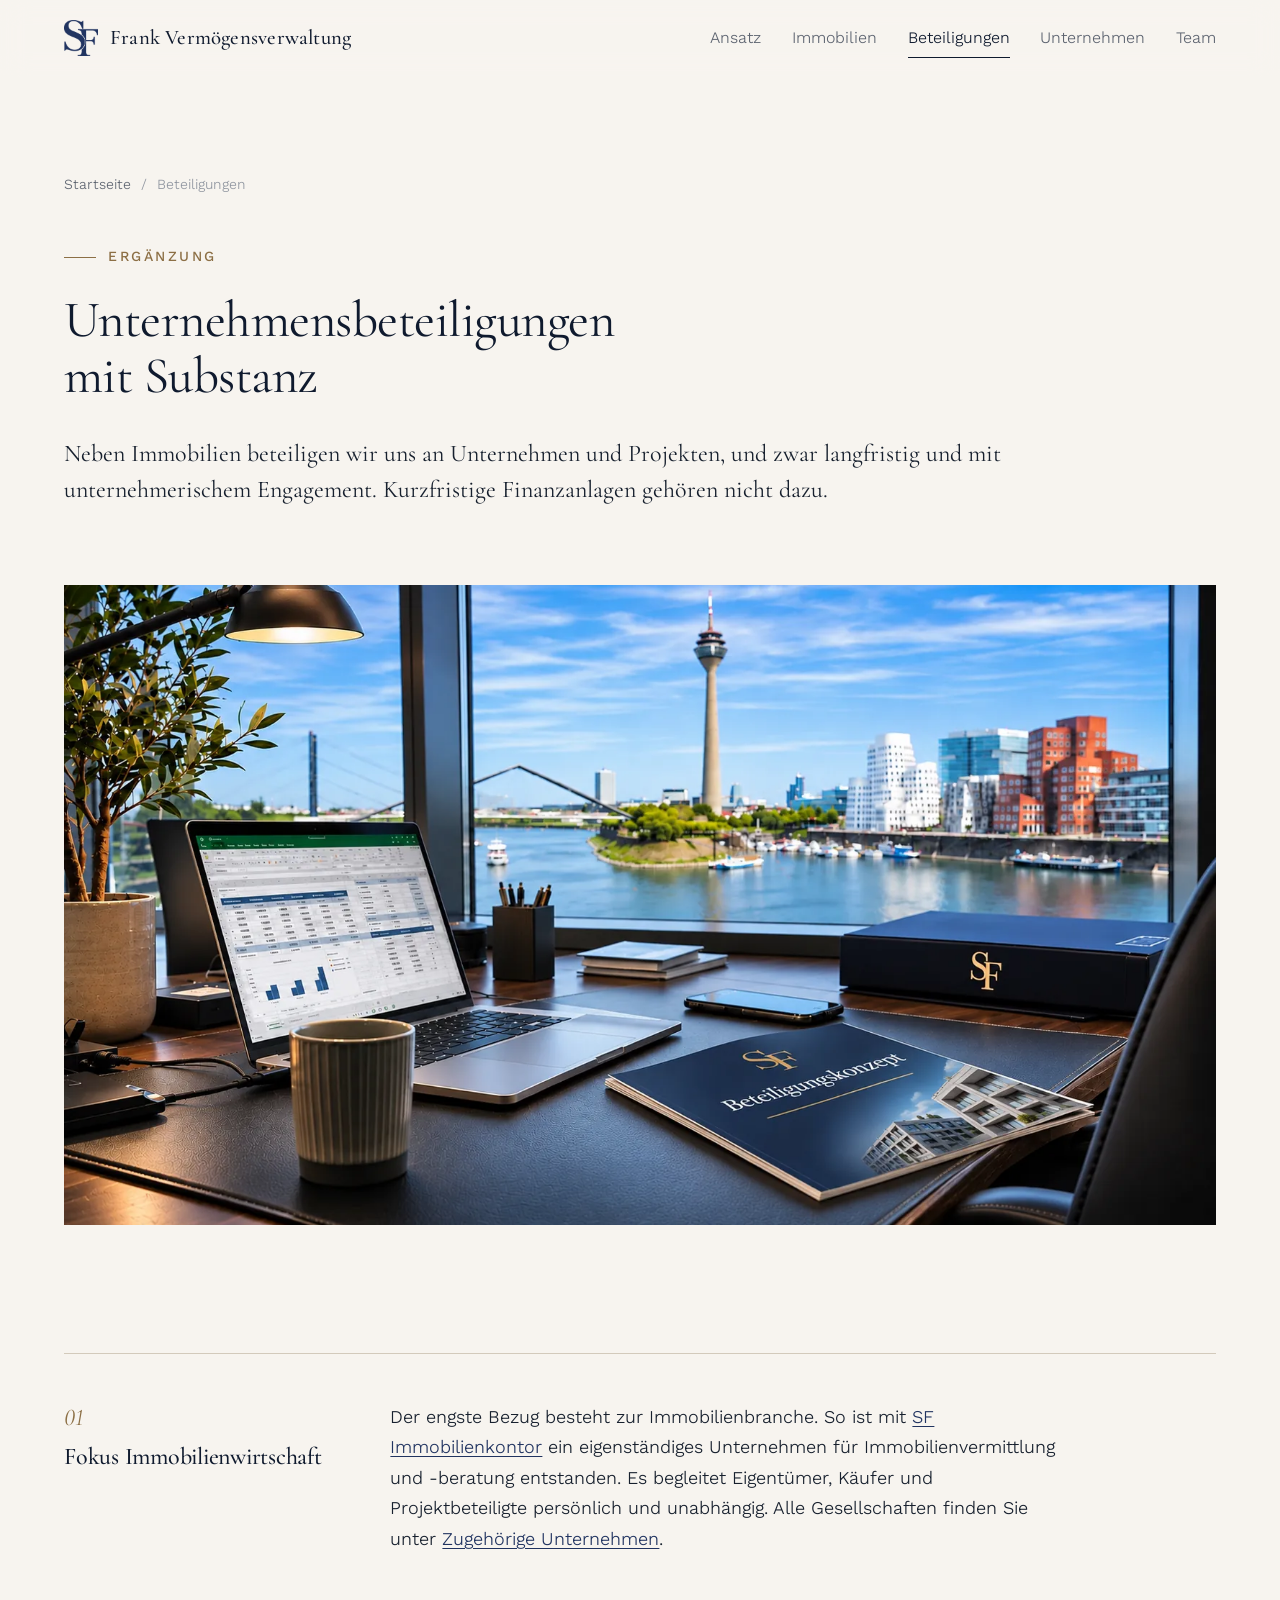
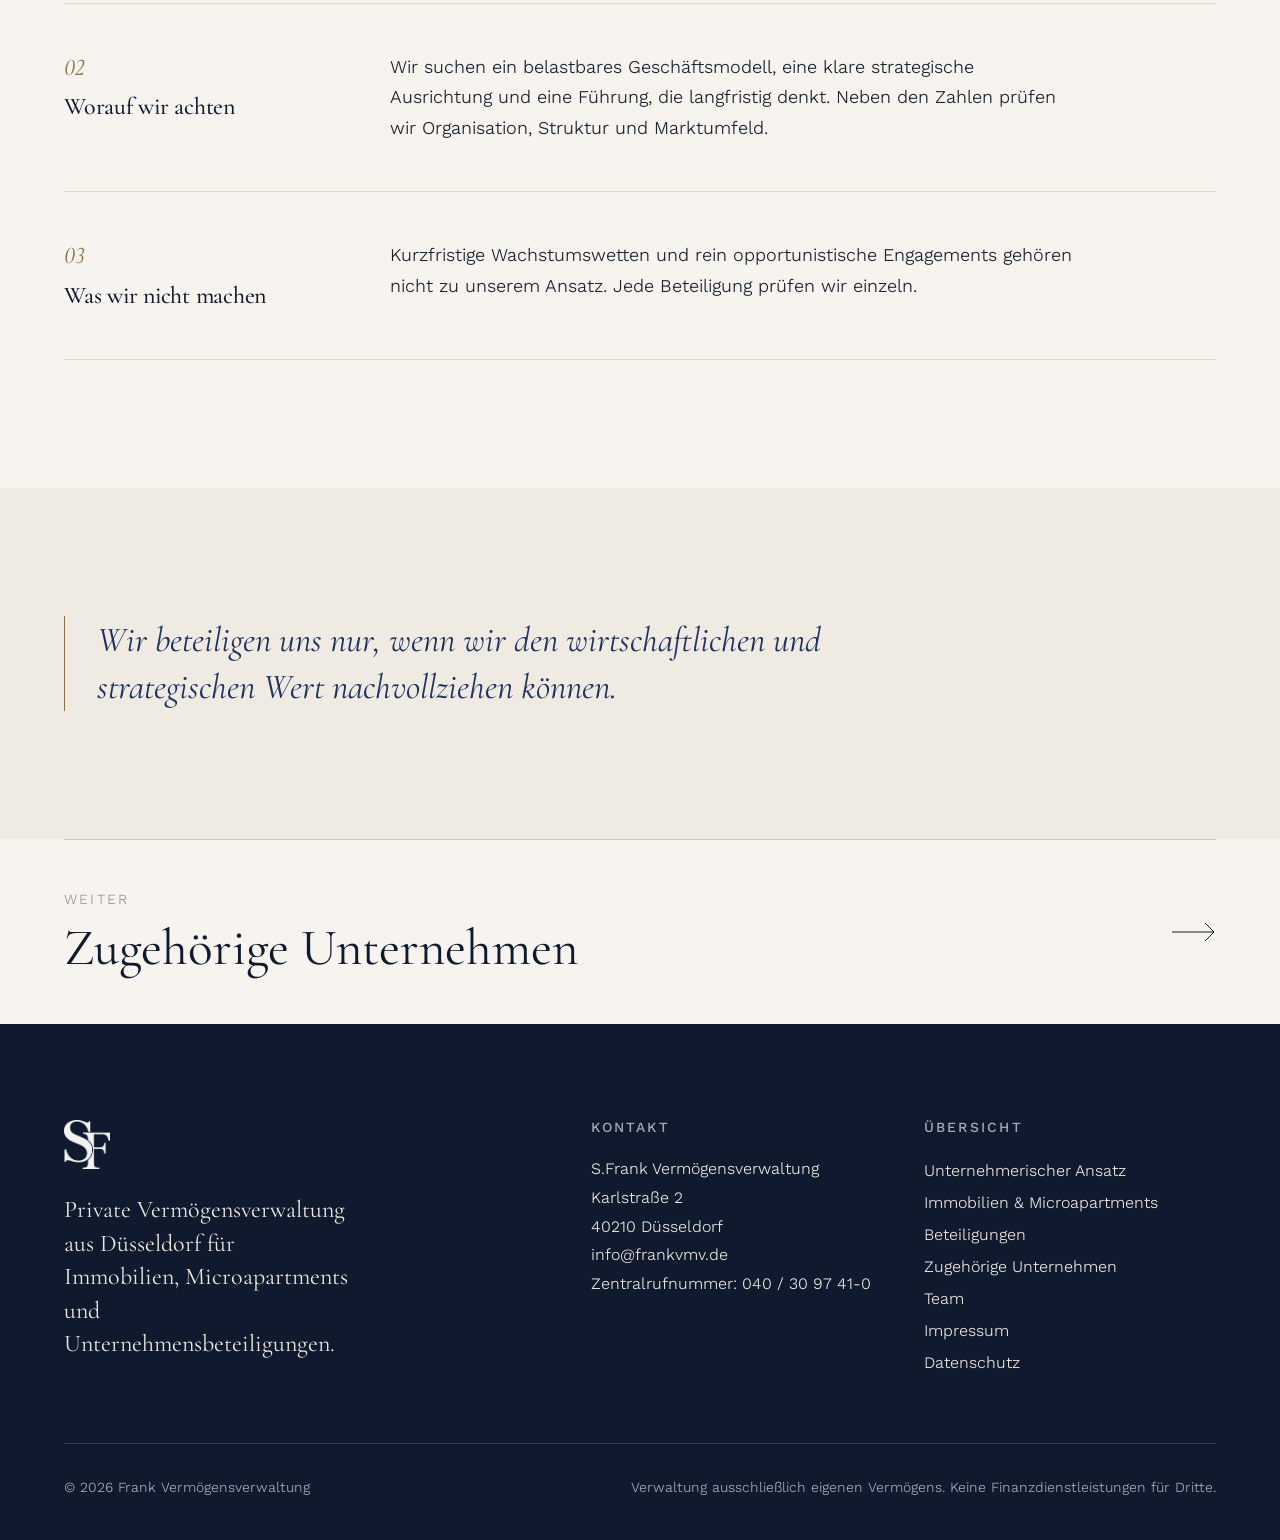
==== commit 984a66da: "Add files via upload" ====
--- a/beteiligungen.html
+++ b/beteiligungen.html
@@ -58,7 +58,7 @@
     <p class="lead">Neben Immobilien beteiligen wir uns an Unternehmen und Projekten, und zwar langfristig und mit unternehmerischem Engagement. Kurzfristige Finanzanlagen gehören nicht dazu.</p>
   </div>
 </section>
-<div class="band band--contained reveal"><picture><source srcset="detail-baum.webp" type="image/webp"><img src="detail-baum.jpg" alt="Altbauzeile mit Bäumen im Abendlicht" width="900" height="1560" loading="lazy" decoding="async"></picture></div>
+<div class="band band--contained reveal"><picture><source srcset="beteiligungen-breit.webp" type="image/webp"><img src="beteiligungen-breit.jpg" alt="Schreibtisch mit Beteiligungskonzept und Ordner vor Blick auf den Rhein in Düsseldorf" width="1600" height="902" loading="lazy" decoding="async"></picture></div>
 <section class="section">
   <div class="container">
   <div class="blocks">
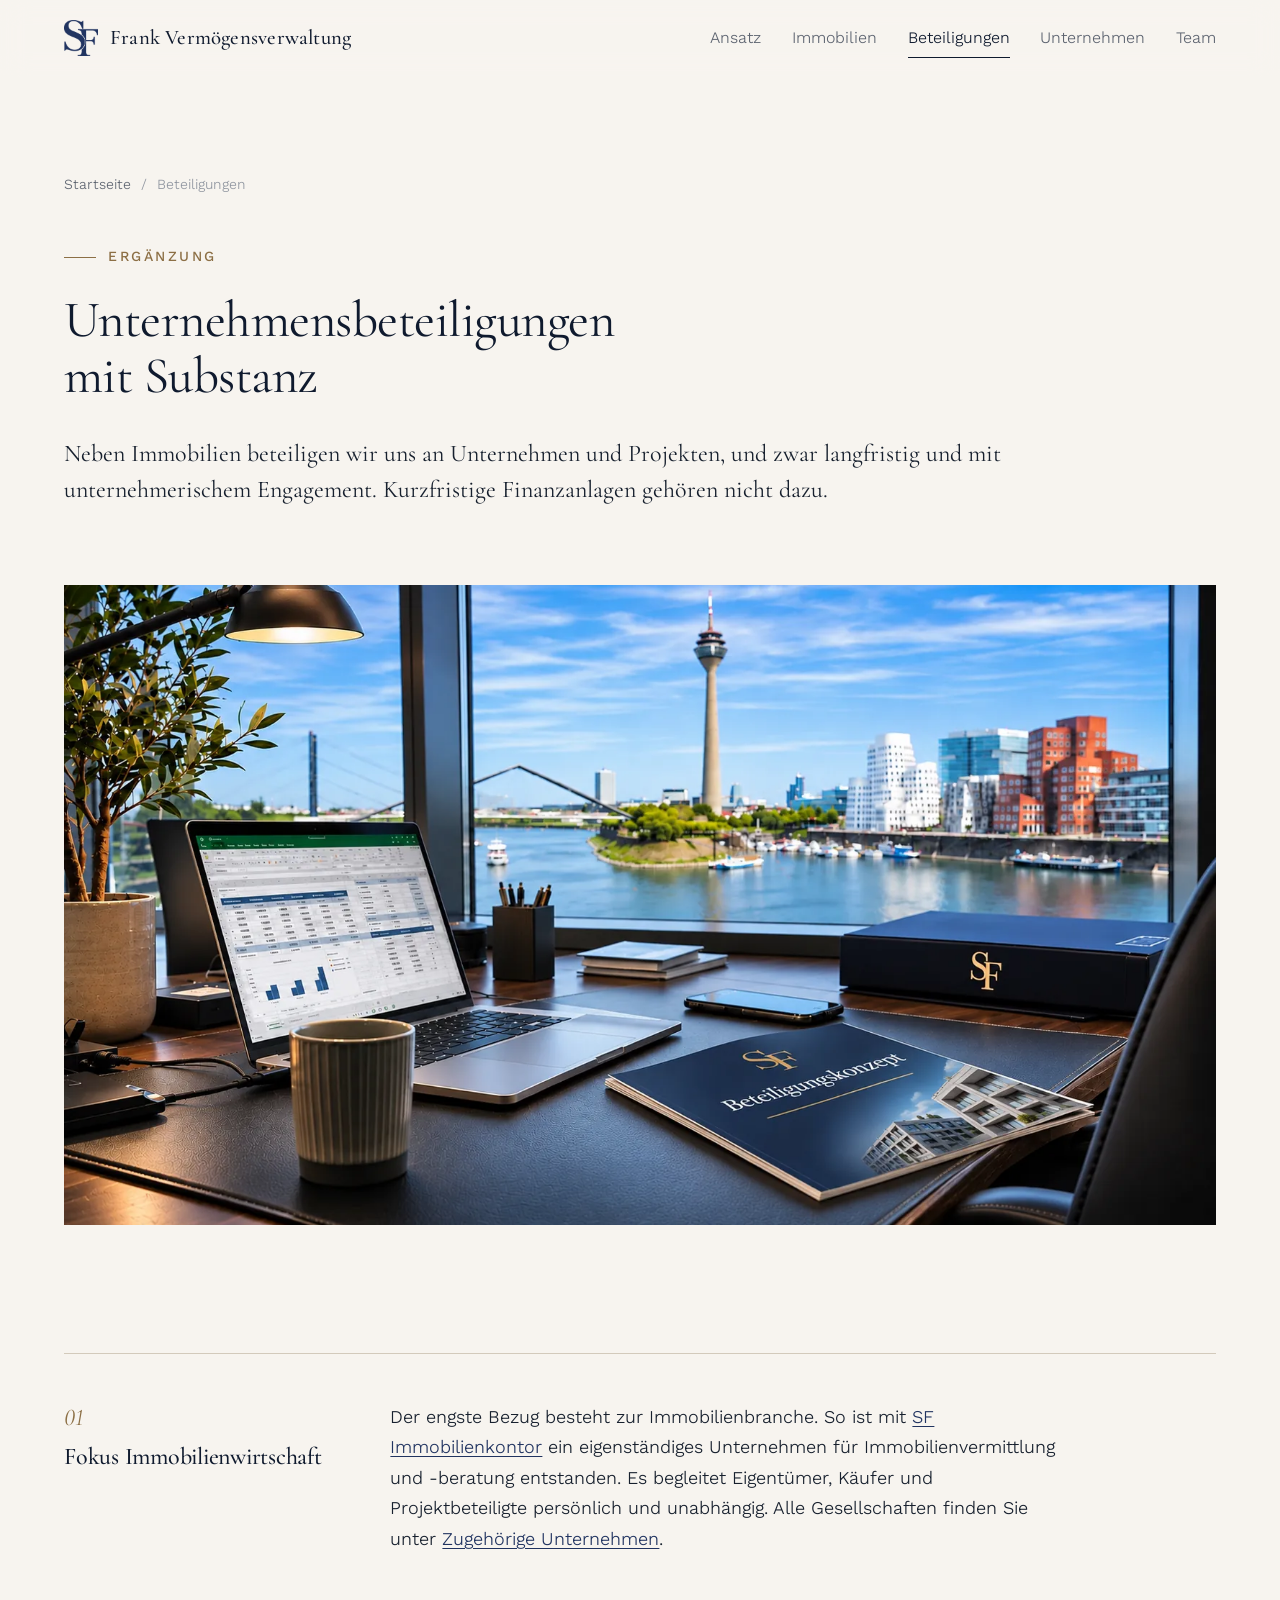
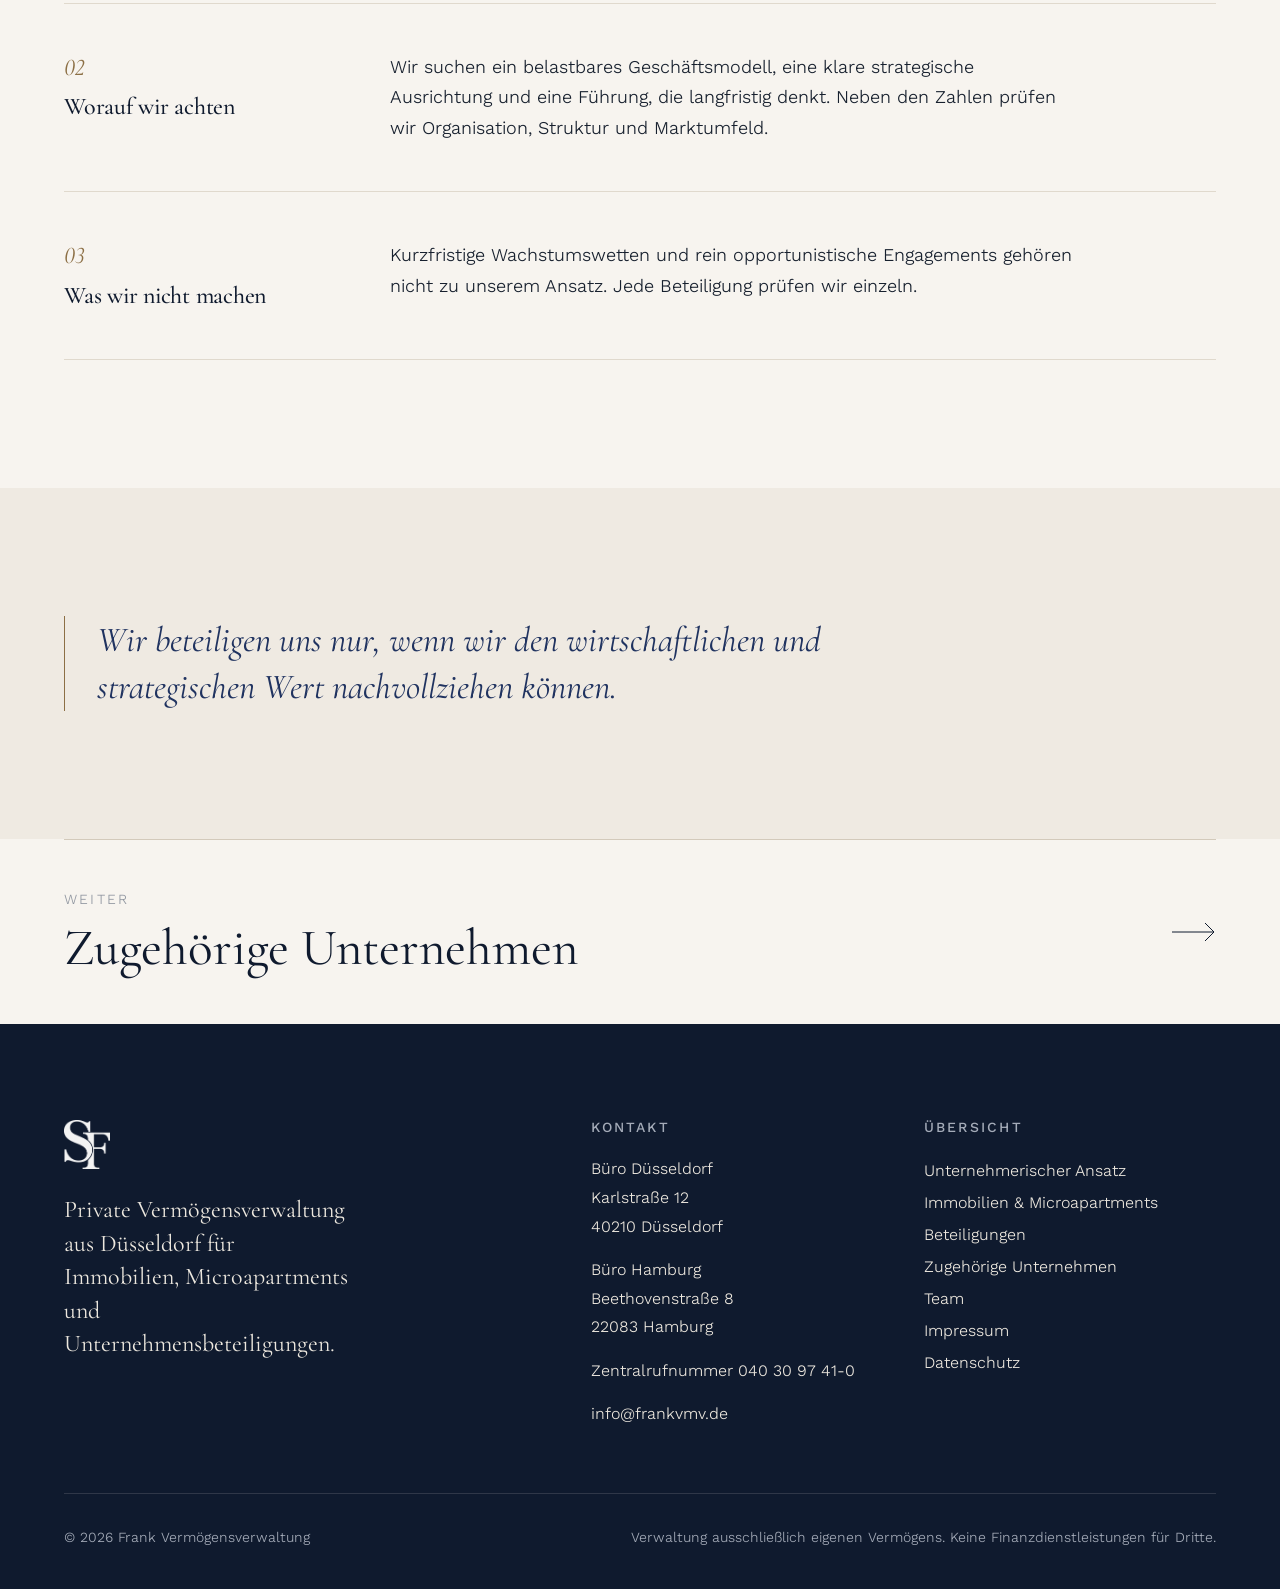
==== commit 03217371: "Add files via upload" ====
--- a/beteiligungen.html
+++ b/beteiligungen.html
@@ -91,7 +91,7 @@
       </div>
       <div>
         <h2>Kontakt</h2>
-        <address>S.Frank Vermögensverwaltung<br>Karlstraße 2<br>40210 Düsseldorf<br><a href="mailto:info@frankvmv.de">info@frankvmv.de</a><br>Zentralrufnummer: <a href="tel:+494030974110">040 / 30 97 41-0</a></address>
+        <address><span style="display:block;margin-bottom:.9em">Büro Düsseldorf<br>Karlstraße 12<br>40210 Düsseldorf</span><span style="display:block;margin-bottom:.9em">Büro Hamburg<br>Beethovenstraße 8<br>22083 Hamburg</span><span style="display:block;margin-bottom:.9em">Zentralrufnummer <a href="tel:+494030974110">040 30 97 41-0</a></span><a href="mailto:info@frankvmv.de">info@frankvmv.de</a></address>
       </div>
       <div>
         <h2>Übersicht</h2>
--- a/style.css
+++ b/style.css
@@ -263,7 +263,7 @@
 @media (max-width: 420px) { .brand span { font-size: 1.08rem; } .brand img { width: 28px; } .regions li { flex-wrap: wrap; gap: var(--space-1); } }
 
 /* Unternehmen */
-.companies { display: grid; grid-template-columns: repeat(3, 1fr); gap: clamp(var(--space-5), 2.5vw, var(--space-8)); }
+.companies { display: grid; grid-template-columns: repeat(2, 1fr); gap: clamp(var(--space-5), 2.5vw, var(--space-8)); }
 .company { background: var(--color-surface); border: 1px solid var(--color-divider); padding: clamp(var(--space-6), 3vw, var(--space-10)); display: flex; flex-direction: column; }
 .company__mark { width: 52px; height: 52px; border: 1px solid var(--color-primary); color: var(--color-primary); display: grid; place-items: center; font-family: var(--font-display); font-size: 1.25rem; letter-spacing: .02em; margin-bottom: var(--space-10); }
 .company__field { font-size: var(--text-xs); letter-spacing: .16em; text-transform: uppercase; color: var(--color-brass); margin-bottom: var(--space-3); }
@@ -301,3 +301,20 @@
 .block p a { color: var(--color-primary); text-underline-offset: 3px; }
 .facts--2 { grid-template-columns: repeat(2, 1fr); }
 @media (max-width: 700px) { .facts--2 { grid-template-columns: 1fr; } }
+
+/* Unternehmenskarten: Vorschau und ganze Karte anklickbar */
+.company--link { position: relative; transition: border-color .3s var(--ease), box-shadow .3s var(--ease); }
+.company--link:hover { border-color: var(--color-primary); box-shadow: 0 10px 30px rgba(16, 24, 48, .08); }
+.company--link { cursor: pointer; }
+.company__link { color: inherit; text-decoration: none; }
+.company__link svg { margin-left: .35em; vertical-align: .05em; color: var(--color-brass); transition: transform .3s var(--ease); }
+.company--link:hover .company__link { text-decoration: underline; text-decoration-thickness: 1px; text-underline-offset: .18em; }
+.company--link:hover .company__link svg { transform: translateX(4px); }
+.company__link::after { content: ""; position: absolute; inset: 0; }
+.company__link:focus-visible { outline: none; }
+.company--link:has(.company__link:focus-visible) { outline: 2px solid var(--color-primary); outline-offset: 3px; }
+.company__preview { border: 1px solid var(--color-divider); background: var(--color-bg); margin-bottom: var(--space-6); overflow: hidden; }
+.company__bar { display: flex; align-items: center; gap: 5px; padding: 8px 10px; border-bottom: 1px solid var(--color-divider); background: var(--color-surface-offset); }
+.company__bar i { width: 7px; height: 7px; border-radius: 50%; background: var(--color-divider); display: block; }
+.company__bar b { margin-left: 8px; font-weight: 500; font-size: var(--text-xs); color: var(--color-text-muted); white-space: nowrap; overflow: hidden; text-overflow: ellipsis; }
+.company__shot { display: block; aspect-ratio: 16 / 10; background-color: var(--color-surface-offset); background-size: cover; background-position: top center; }
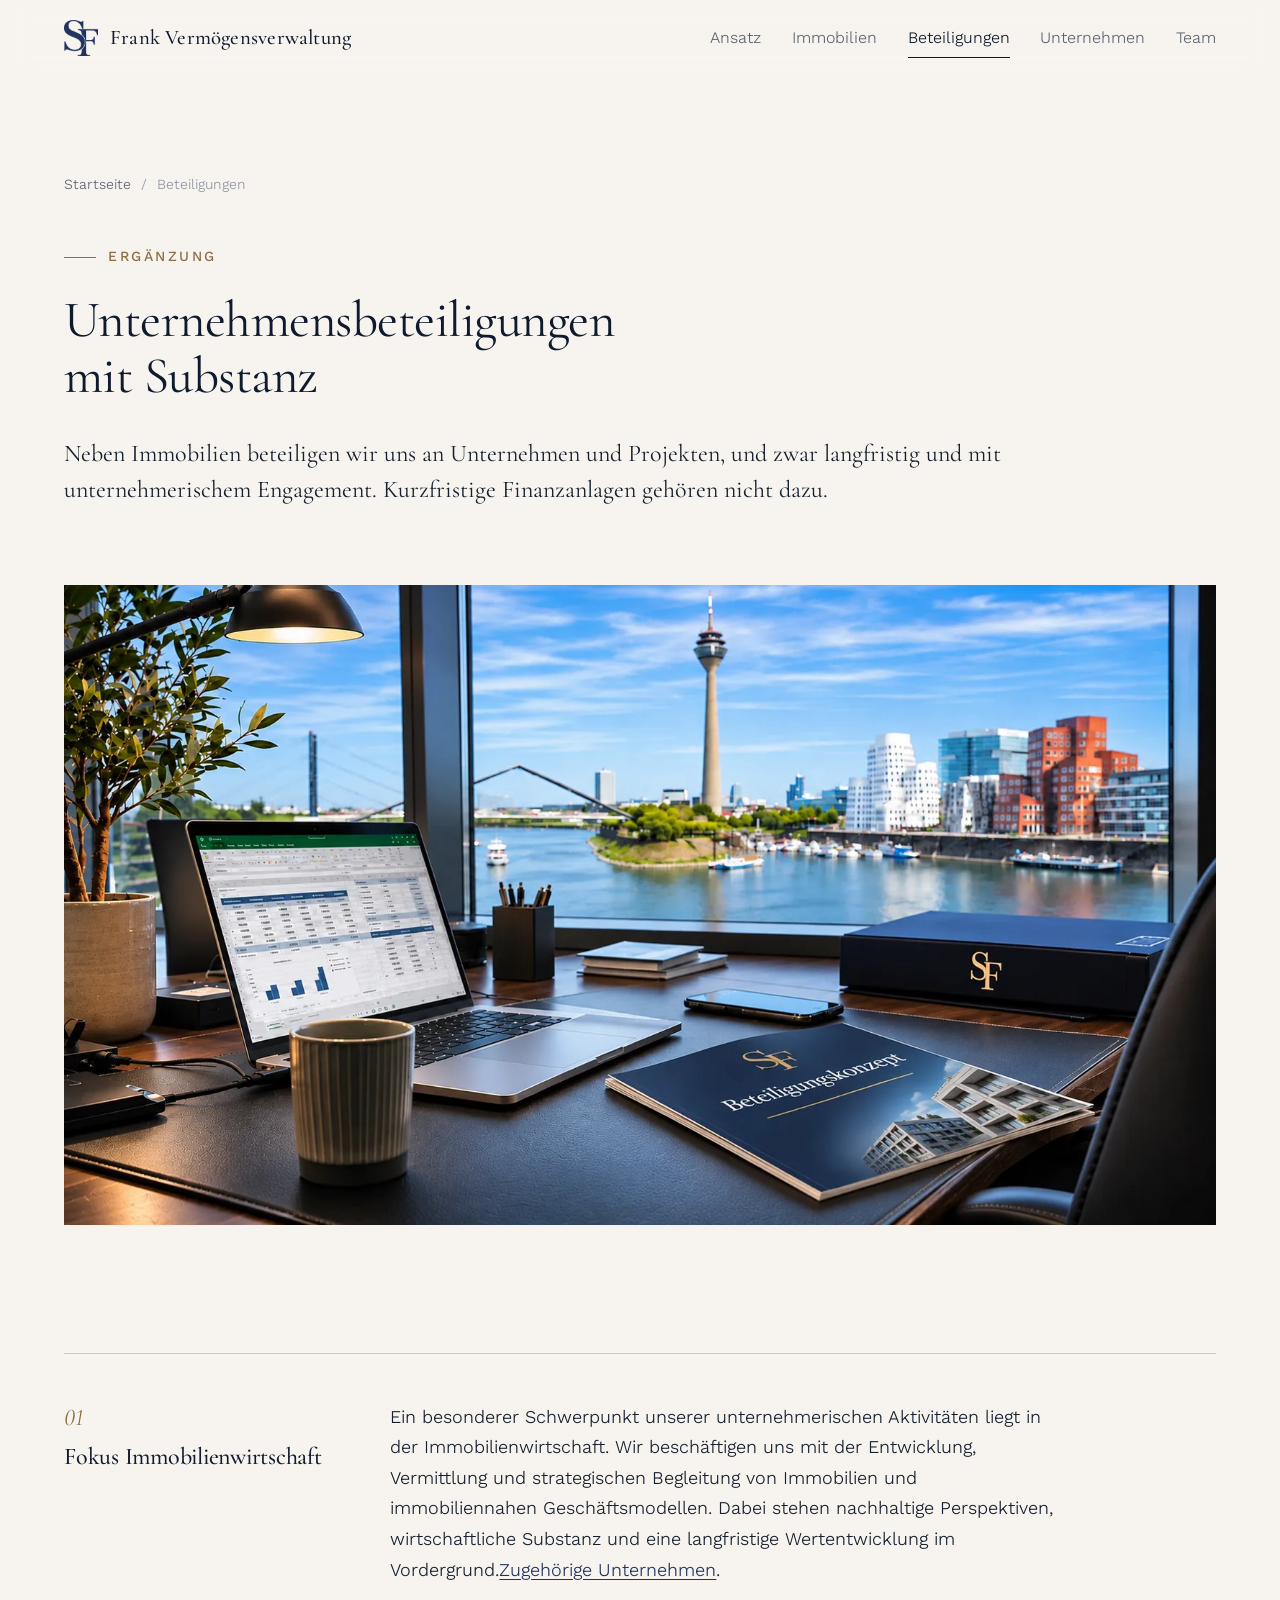
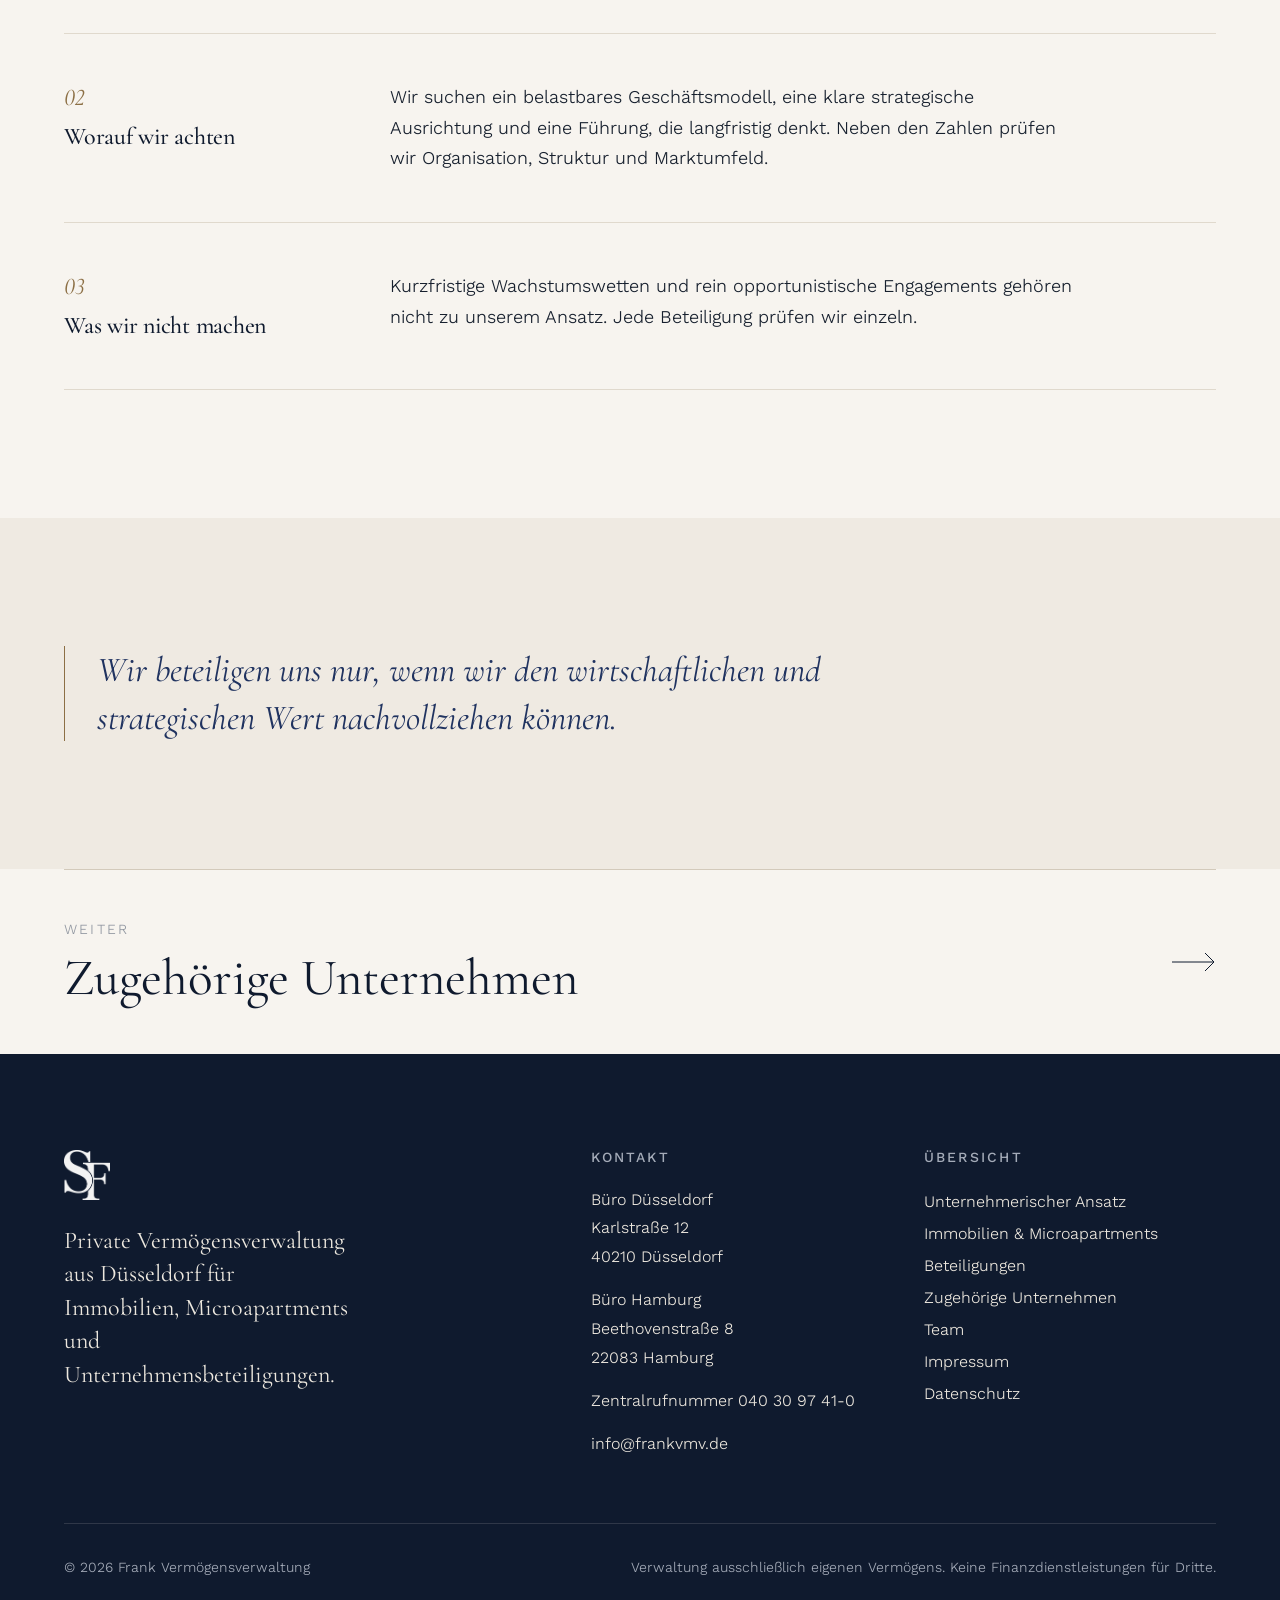
==== commit d489eae0: "beteiligungen.html" ====
--- a/beteiligungen.html
+++ b/beteiligungen.html
@@ -64,7 +64,7 @@
   <div class="blocks">
     <article class="block reveal">
       <h2><span>01</span>Fokus Immobilienwirtschaft</h2>
-      <p>Der engste Bezug besteht zur Immobilienbranche. So ist mit <a href="https://www.sfimmobilienkontor.de" target="_blank" rel="noopener">SF Immobilienkontor</a> ein eigenständiges Unternehmen für Immobilienvermittlung und -beratung entstanden. Es begleitet Eigentümer, Käufer und Projektbeteiligte persönlich und unabhängig. Alle Gesellschaften finden Sie unter <a href="unternehmen.html">Zugehörige Unternehmen</a>.</p>
+      <p>Ein besonderer Schwerpunkt unserer unternehmerischen Aktivitäten liegt in der Immobilienwirtschaft. Wir beschäftigen uns mit der Entwicklung, Vermittlung und strategischen Begleitung von Immobilien und immobiliennahen Geschäftsmodellen. Dabei stehen nachhaltige Perspektiven, wirtschaftliche Substanz und eine langfristige Wertentwicklung im Vordergrund.<a href="unternehmen.html">Zugehörige Unternehmen</a>.</p>
     </article>
     <article class="block reveal">
       <h2><span>02</span>Worauf wir achten</h2>
